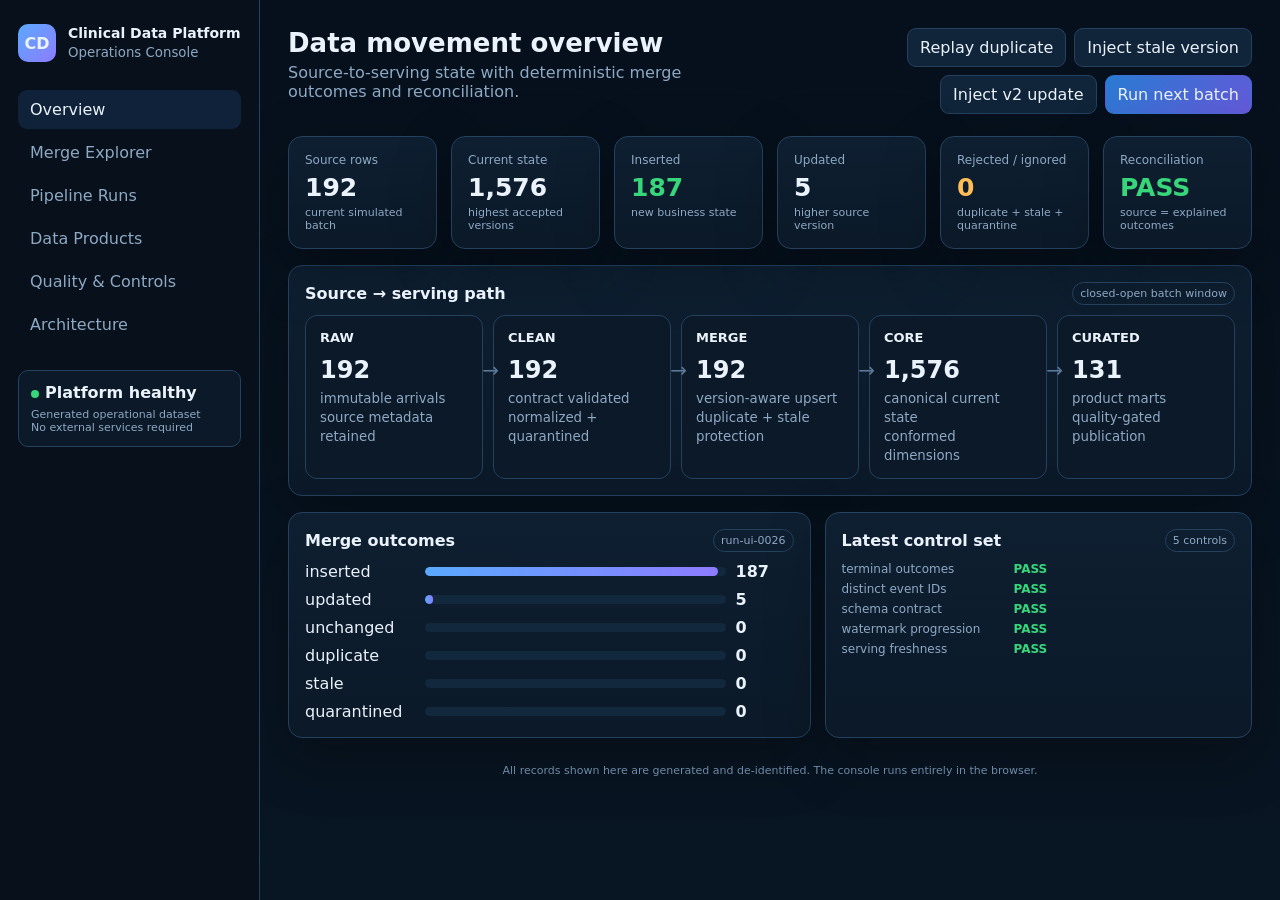
==== site/index.html @ 643dd393 "Add interactive data movement and merge operations console" ====
<!doctype html>
<html lang="en">
<head>
  <meta charset="utf-8" />
  <meta name="viewport" content="width=device-width, initial-scale=1" />
  <title>Clinical Data Platform — Operations Console</title>
  <style>
    :root {
      --bg:#07111f; --panel:#0d1b2a; --panel2:#10243a; --line:#24415e;
      --text:#eaf2fb; --muted:#8ea9c4; --good:#37d67a; --warn:#ffbe55;
      --bad:#ff6b6b; --accent:#5aa9ff; --accent2:#8d7cff; --shadow:0 18px 60px rgba(0,0,0,.28);
    }
    * { box-sizing:border-box; }
    body { margin:0; font-family:Inter,ui-sans-serif,system-ui,-apple-system,BlinkMacSystemFont,"Segoe UI",sans-serif; background:linear-gradient(180deg,#06101c 0%,#081522 100%); color:var(--text); }
    button,input,select { font:inherit; }
    a { color:inherit; }
    .shell { display:grid; grid-template-columns:260px minmax(0,1fr); min-height:100vh; }
    aside { background:#07101b; border-right:1px solid var(--line); padding:24px 18px; position:sticky; top:0; height:100vh; overflow:auto; }
    .brand { display:flex; gap:12px; align-items:center; margin-bottom:26px; }
    .mark { width:38px; height:38px; border-radius:10px; background:linear-gradient(135deg,var(--accent),var(--accent2)); display:grid; place-items:center; font-weight:800; }
    .brand h1 { font-size:14px; margin:0; line-height:1.2; }
    .brand small { color:var(--muted); }
    .nav button { width:100%; border:0; background:transparent; color:var(--muted); text-align:left; padding:10px 12px; border-radius:9px; cursor:pointer; margin:2px 0; }
    .nav button:hover,.nav button.active { background:#102239; color:var(--text); }
    .statusbox { margin-top:24px; padding:12px; border:1px solid var(--line); border-radius:10px; background:#0b1928; }
    .dot { display:inline-block; width:8px; height:8px; border-radius:50%; background:var(--good); margin-right:6px; }
    main { padding:28px; min-width:0; }
    .topbar { display:flex; align-items:flex-start; justify-content:space-between; gap:20px; margin-bottom:22px; }
    .topbar h2 { margin:0 0 5px; font-size:26px; }
    .topbar p { margin:0; color:var(--muted); max-width:800px; }
    .actions { display:flex; gap:8px; flex-wrap:wrap; justify-content:flex-end; }
    .btn { border:1px solid var(--line); background:#10243a; color:var(--text); border-radius:9px; padding:9px 12px; cursor:pointer; }
    .btn.primary { background:linear-gradient(135deg,#287bd2,#6558d8); border-color:transparent; }
    .btn:hover { filter:brightness(1.12); }
    .grid { display:grid; gap:14px; }
    .grid.cards { grid-template-columns:repeat(6,minmax(125px,1fr)); }
    .card { background:linear-gradient(180deg,#0e1f31,#0b1928); border:1px solid var(--line); border-radius:14px; padding:16px; box-shadow:var(--shadow); }
    .metric .label { color:var(--muted); font-size:12px; }
    .metric .value { font-size:25px; font-weight:750; margin-top:6px; }
    .metric .sub { color:var(--muted); font-size:11px; margin-top:4px; }
    .section { margin-top:16px; }
    .section-title { display:flex; justify-content:space-between; align-items:center; margin-bottom:10px; }
    .section-title h3 { margin:0; font-size:16px; }
    .badge { font-size:11px; border:1px solid var(--line); color:var(--muted); padding:4px 7px; border-radius:999px; }
    .pipeline { display:grid; grid-template-columns:repeat(5,1fr); gap:10px; }
    .stage { position:relative; padding:14px; background:#0b1928; border:1px solid var(--line); border-radius:12px; min-height:112px; }
    .stage:after { content:"→"; position:absolute; right:-17px; top:42px; color:#5a7897; font-size:20px; z-index:3; }
    .stage:last-child:after { display:none; }
    .stage strong { display:block; font-size:13px; }
    .stage .count { font-size:24px; font-weight:750; margin:11px 0 4px; }
    .stage small { color:var(--muted); }
    .two { grid-template-columns:1.1fr .9fr; }
    table { width:100%; border-collapse:collapse; font-size:12px; }
    th { color:var(--muted); text-align:left; font-weight:600; padding:9px 8px; border-bottom:1px solid var(--line); position:sticky; top:0; background:#0e1f31; }
    td { padding:9px 8px; border-bottom:1px solid #172d43; white-space:nowrap; }
    .tablewrap { max-height:440px; overflow:auto; }
    .pill { display:inline-block; border-radius:999px; padding:3px 7px; font-size:10px; font-weight:700; text-transform:uppercase; letter-spacing:.03em; }
    .inserted { color:#9bf1bd; background:rgba(55,214,122,.12); }
    .updated { color:#9dccff; background:rgba(90,169,255,.14); }
    .duplicate,.unchanged { color:#c1b8ff; background:rgba(141,124,255,.14); }
    .stale { color:#ffd28a; background:rgba(255,190,85,.13); }
    .quarantined { color:#ff9b9b; background:rgba(255,107,107,.13); }
    .bars { display:grid; gap:9px; }
    .barrow { display:grid; grid-template-columns:110px 1fr 58px; gap:10px; align-items:center; }
    .bartrack { height:9px; background:#12283c; border-radius:999px; overflow:hidden; }
    .barfill { height:100%; background:linear-gradient(90deg,var(--accent),var(--accent2)); border-radius:999px; }
    .muted { color:var(--muted); }
    .good { color:var(--good); }.warn { color:var(--warn); }.bad { color:var(--bad); }
    .hidden { display:none !important; }
    .panel-grid { display:grid; grid-template-columns:repeat(3,1fr); gap:12px; }
    .object { border:1px solid var(--line); border-radius:10px; padding:12px; background:#0a1725; }
    .object code { color:#b7d7ff; font-size:11px; }
    .object p { color:var(--muted); font-size:12px; line-height:1.45; }
    .kv { display:grid; grid-template-columns:160px 1fr; gap:6px 12px; font-size:12px; }
    .kv div:nth-child(odd) { color:var(--muted); }
    .notice { border-left:3px solid var(--accent); padding:10px 12px; background:#0b1a2a; color:#b9cee2; font-size:12px; line-height:1.5; border-radius:0 8px 8px 0; }
    .footer { color:#6f8aa6; font-size:11px; margin-top:26px; text-align:center; }
    @media (max-width:1100px){ .grid.cards{grid-template-columns:repeat(3,1fr)} .pipeline{grid-template-columns:1fr 1fr}.stage:after{display:none}.two{grid-template-columns:1fr}.panel-grid{grid-template-columns:1fr 1fr} }
    @media (max-width:760px){ .shell{grid-template-columns:1fr} aside{position:relative;height:auto}.nav{display:flex;overflow:auto}.nav button{min-width:max-content}.grid.cards{grid-template-columns:1fr 1fr}.pipeline{grid-template-columns:1fr}.panel-grid{grid-template-columns:1fr}.topbar{flex-direction:column}.actions{justify-content:flex-start} main{padding:16px} }
  </style>
</head>
<body>
<div class="shell">
  <aside>
    <div class="brand"><div class="mark">CD</div><div><h1>Clinical Data Platform</h1><small>Operations Console</small></div></div>
    <div class="nav">
      <button class="active" data-view="overview">Overview</button>
      <button data-view="merge">Merge Explorer</button>
      <button data-view="runs">Pipeline Runs</button>
      <button data-view="models">Data Products</button>
      <button data-view="quality">Quality & Controls</button>
      <button data-view="architecture">Architecture</button>
    </div>
    <div class="statusbox">
      <div><span class="dot"></span><strong>Platform healthy</strong></div>
      <div class="muted" style="font-size:11px;margin-top:6px">Generated operational dataset<br/>No external services required</div>
    </div>
  </aside>

  <main>
    <div class="topbar">
      <div><h2 id="viewTitle">Data movement overview</h2><p id="viewSubtitle">Source-to-serving state with deterministic merge outcomes and reconciliation.</p></div>
      <div class="actions">
        <button class="btn" id="duplicateBtn">Replay duplicate</button>
        <button class="btn" id="staleBtn">Inject stale version</button>
        <button class="btn" id="updateBtn">Inject v2 update</button>
        <button class="btn primary" id="batchBtn">Run next batch</button>
      </div>
    </div>

    <section id="overview" class="view">
      <div class="grid cards">
        <div class="card metric"><div class="label">Source rows</div><div class="value" id="sourceMetric">0</div><div class="sub">current simulated batch</div></div>
        <div class="card metric"><div class="label">Current state</div><div class="value" id="currentMetric">0</div><div class="sub">highest accepted versions</div></div>
        <div class="card metric"><div class="label">Inserted</div><div class="value good" id="insertMetric">0</div><div class="sub">new business state</div></div>
        <div class="card metric"><div class="label">Updated</div><div class="value" id="updateMetric">0</div><div class="sub">higher source version</div></div>
        <div class="card metric"><div class="label">Rejected / ignored</div><div class="value warn" id="ignoredMetric">0</div><div class="sub">duplicate + stale + quarantine</div></div>
        <div class="card metric"><div class="label">Reconciliation</div><div class="value good" id="balanceMetric">PASS</div><div class="sub">source = explained outcomes</div></div>
      </div>

      <div class="card section">
        <div class="section-title"><h3>Source → serving path</h3><span class="badge">closed-open batch window</span></div>
        <div class="pipeline">
          <div class="stage"><strong>RAW</strong><div class="count" id="rawCount">0</div><small>immutable arrivals<br/>source metadata retained</small></div>
          <div class="stage"><strong>CLEAN</strong><div class="count" id="cleanCount">0</div><small>contract validated<br/>normalized + quarantined</small></div>
          <div class="stage"><strong>MERGE</strong><div class="count" id="mergeCount">0</div><small>version-aware upsert<br/>duplicate + stale protection</small></div>
          <div class="stage"><strong>CORE</strong><div class="count" id="coreCount">0</div><small>canonical current state<br/>conformed dimensions</small></div>
          <div class="stage"><strong>CURATED</strong><div class="count" id="curatedCount">0</div><small>product marts<br/>quality-gated publication</small></div>
        </div>
      </div>

      <div class="grid two section">
        <div class="card">
          <div class="section-title"><h3>Merge outcomes</h3><span class="badge" id="lastRunBadge">run pending</span></div>
          <div class="bars" id="outcomeBars"></div>
        </div>
        <div class="card">
          <div class="section-title"><h3>Latest control set</h3><span class="badge">5 controls</span></div>
          <div class="kv" id="controlSummary"></div>
        </div>
      </div>
    </section>

    <section id="merge" class="view hidden">
      <div class="card">
        <div class="section-title"><h3>Merge evidence</h3><span class="badge">stable event ID + source version</span></div>
        <div class="notice">Each arrival resolves to exactly one terminal outcome. New keys insert, higher source versions update, exact redelivery is ignored as duplicate, older versions are stale, and contract failures route to quarantine.</div>
        <div class="tablewrap" style="margin-top:12px">
          <table><thead><tr><th>Event ID</th><th>Type</th><th>Version</th><th>Prior</th><th>Outcome</th><th>Business Key</th><th>Updated At</th></tr></thead><tbody id="mergeRows"></tbody></table>
        </div>
      </div>
    </section>

    <section id="runs" class="view hidden">
      <div class="card">
        <div class="section-title"><h3>Pipeline run ledger</h3><span class="badge">watermark commits after publish</span></div>
        <div class="tablewrap"><table><thead><tr><th>Run</th><th>Status</th><th>Source</th><th>Inserted</th><th>Updated</th><th>Duplicate</th><th>Stale</th><th>Quarantine</th><th>Duration</th><th>Balanced</th></tr></thead><tbody id="runRows"></tbody></table></div>
      </div>
    </section>

    <section id="models" class="view hidden">
      <div class="panel-grid" id="modelCards"></div>
    </section>

    <section id="quality" class="view hidden">
      <div class="grid two">
        <div class="card"><div class="section-title"><h3>Quality rules</h3><span class="badge">blocking + warning</span></div><div class="tablewrap"><table><thead><tr><th>Rule</th><th>Status</th><th>Observed</th><th>Threshold</th></tr></thead><tbody id="qualityRows"></tbody></table></div></div>
        <div class="card"><div class="section-title"><h3>Reconciliation</h3><span class="badge">source-to-target</span></div><div id="reconCards" class="bars"></div></div>
      </div>
    </section>

    <section id="architecture" class="view hidden">
      <div class="panel-grid">
        <div class="object"><strong>Python ingestion</strong><p>Bounded source windows, cursor-safe pagination, retries, stable hashes, raw persistence, validation, and audit metadata.</p><code>src/clinical_data_platform/</code></div>
        <div class="object"><strong>Snowflake</strong><p>RAW/STAGING/CORE/MART/OPS/GOVERNANCE schemas, Streams, Tasks, MERGE, audit and reconciliation views.</p><code>snowflake/production_reference/</code></div>
        <div class="object"><strong>dbt</strong><p>Incremental staging, canonical facts, dimensions, tests, sources, freshness, product marts, and late-arrival lookbacks.</p><code>dbt/</code></div>
        <div class="object"><strong>Airflow</strong><p>15-minute orchestration, extraction windows, quality gates, reconciliation, publication, and delayed watermark commit.</p><code>airflow/dags/</code></div>
        <div class="object"><strong>Data quality</strong><p>Declarative blocking/warning rules, freshness, uniqueness, accepted values, nulls, ranges, and sampled failures.</p><code>data_quality/</code></div>
        <div class="object"><strong>Observability</strong><p>Freshness, duration, error rate, volume baselines, reconciliation health, spans, counters, gauges, and run history.</p><code>observability/</code></div>
        <div class="object"><strong>Governance</strong><p>Ownership, classification, retention, naming, lineage, grain, SLOs, access policy, and data-product contracts.</p><code>governance/</code></div>
        <div class="object"><strong>Lake lifecycle</strong><p>Immutable RAW → normalized CLEAN → deterministic MERGE → business-serving CURATED data products.</p><code>lake/</code></div>
        <div class="object"><strong>Contracts</strong><p>Versioned schemas for product events and clinical-tool metadata with explicit compatibility expectations.</p><code>contracts/</code></div>
      </div>
    </section>

    <div class="footer">All records shown here are generated and de-identified. The console runs entirely in the browser.</div>
  </main>
</div>

<script>
const state = {
  runNumber: 18,
  current: new Map(),
  seenDeliveries: new Set(),
  audit: [],
  runs: [],
  lastOutcomes: {},
  sequence: 5000,
};

const eventTypes = ['tool_view','tool_start','tool_complete','search','content_view','favorite_add','integration_launch'];
const channels = ['web','ios','android','mobile_web','integration'];
const outcomesOrder = ['inserted','updated','unchanged','duplicate','stale','quarantined'];
const titles = {
  overview:['Data movement overview','Source-to-serving state with deterministic merge outcomes and reconciliation.'],
  merge:['Merge explorer','Inspect the version and idempotency decision for each arrival.'],
  runs:['Pipeline runs','Run-level audit metrics and source-to-target accounting.'],
  models:['Data products','Serving models published only after quality and reconciliation pass.'],
  quality:['Quality & controls','Freshness, contracts, volume, uniqueness, and reconciliation evidence.'],
  architecture:['Platform architecture','Code-owned ingestion, warehouse, transformation, orchestration, and governance layers.'],
};

function pad(n,w=4){ return String(n).padStart(w,'0'); }
function nowIso(){ return new Date().toISOString(); }
function fmt(n){ return Number(n||0).toLocaleString(); }
function pill(outcome){ return `<span class="pill ${outcome}">${outcome}</span>`; }
function sample(arr){ return arr[Math.floor(Math.random()*arr.length)]; }

function makeEvent(opts={}){
  state.sequence += 1;
  const type = opts.event_type || sample(eventTypes);
  const id = opts.event_id || `evt-ui-${pad(state.sequence,7)}`;
  const version = opts.source_version || 1;
  return {
    event_id:id,
    event_type:type,
    source_version:version,
    source_updated_at:opts.source_updated_at || nowIso(),
    ingested_at:nowIso(),
    business_key:id,
    session_id:`session-ui-${pad(Math.floor(state.sequence/4),6)}`,
    tool_id:`tool-${pad((state.sequence%60)+1)}`,
    channel:sample(channels),
    country_code:sample(['US','CA','GB','AU','DE','FR']),
    valid: opts.valid !== false,
  };
}

function seed(){
  const rows=[];
  for(let i=0;i<240;i++) rows.push(makeEvent());
  processBatch(rows,'bootstrap');
  for(let i=0;i<7;i++) runGenerated(false);
}

function resolve(row){
  if(!row.valid) return {outcome:'quarantined',prior:null};
  const deliveryKey=`${row.event_id}|${row.source_version}|${row.source_updated_at}`;
  if(state.seenDeliveries.has(deliveryKey)) return {outcome:'duplicate',prior:state.current.get(row.event_id)||null};
  const prior=state.current.get(row.event_id)||null;
  state.seenDeliveries.add(deliveryKey);
  if(!prior){ state.current.set(row.event_id,row); return {outcome:'inserted',prior:null}; }
  if(row.source_version < prior.source_version) return {outcome:'stale',prior};
  if(row.source_version === prior.source_version){
    if(row.source_updated_at < prior.source_updated_at) return {outcome:'stale',prior};
    if(row.source_updated_at === prior.source_updated_at) return {outcome:'unchanged',prior};
  }
  state.current.set(row.event_id,row); return {outcome:'updated',prior};
}

function processBatch(rows,label='scheduled'){
  const started=performance.now();
  const outcomes={inserted:0,updated:0,unchanged:0,duplicate:0,stale:0,quarantined:0};
  for(const row of rows){
    const decision=resolve(row); outcomes[decision.outcome]++;
    state.audit.unshift({
      ...row,
      prior_version:decision.prior ? decision.prior.source_version : null,
      outcome:decision.outcome,
      run_number:state.runNumber+1,
    });
  }
  state.audit=state.audit.slice(0,400);
  state.runNumber++;
  const duration=Math.round((performance.now()-started)*10 + 83 + Math.random()*90);
  const explained=Object.values(outcomes).reduce((a,b)=>a+b,0);
  const run={
    run_id:`run-ui-${pad(state.runNumber,4)}`,
    status:'SUCCESS',source_count:rows.length,...Object.fromEntries(Object.entries(outcomes).map(([k,v])=>[`${k}_count`,v])),
    duration_seconds:duration,balanced:explained===rows.length,label,completed_at:nowIso()
  };
  state.runs.unshift(run); state.runs=state.runs.slice(0,40); state.lastOutcomes=outcomes;
  render();
}

function runGenerated(renderNow=true){
  const rows=[]; for(let i=0;i<180+Math.floor(Math.random()*70);i++) rows.push(makeEvent());
  const currentValues=[...state.current.values()];
  for(let i=0;i<5 && currentValues.length;i++){
    const prior=sample(currentValues);
    rows.push(makeEvent({event_id:prior.event_id,event_type:prior.event_type,source_version:prior.source_version+1}));
  }
  processBatch(rows,'scheduled');
  if(!renderNow) return;
}

function replayDuplicate(){
  const prior=sample([...state.current.values()]); if(!prior) return;
  processBatch([{...prior,ingested_at:nowIso()}],'replay');
}
function injectStale(){
  const prior=sample([...state.current.values()]); if(!prior) return;
  const oldTime=new Date(Date.parse(prior.source_updated_at)-3600000).toISOString();
  processBatch([makeEvent({event_id:prior.event_id,event_type:prior.event_type,source_version:Math.max(1,prior.source_version-1),source_updated_at:oldTime})],'late-arrival');
}
function injectUpdate(){
  const prior=sample([...state.current.values()]); if(!prior) return;
  processBatch([makeEvent({event_id:prior.event_id,event_type:prior.event_type,source_version:prior.source_version+1})],'source-correction');
}

function render(){
  const last=state.runs[0]||{source_count:0,inserted_count:0,updated_count:0,duplicate_count:0,stale_count:0,unchanged_count:0,quarantined_count:0,balanced:true,run_id:'pending'};
  const ignored=last.duplicate_count+last.stale_count+last.quarantined_count;
  sourceMetric.textContent=fmt(last.source_count); currentMetric.textContent=fmt(state.current.size);
  insertMetric.textContent=fmt(last.inserted_count); updateMetric.textContent=fmt(last.updated_count); ignoredMetric.textContent=fmt(ignored);
  balanceMetric.textContent=last.balanced?'PASS':'FAIL'; balanceMetric.className=`value ${last.balanced?'good':'bad'}`;
  rawCount.textContent=fmt(last.source_count); cleanCount.textContent=fmt(last.source_count-last.quarantined_count);
  mergeCount.textContent=fmt(last.source_count-last.quarantined_count); coreCount.textContent=fmt(state.current.size); curatedCount.textContent=fmt(Math.max(1,Math.round(state.current.size/12)));
  lastRunBadge.textContent=last.run_id;
  renderBars(last); renderControls(last); renderMergeRows(); renderRuns(); renderModels(); renderQuality(last);
}

function renderBars(last){
  const total=Math.max(1,last.source_count); outcomeBars.innerHTML='';
  for(const key of outcomesOrder){
    const count=last[`${key}_count`]||0, pct=(count/total)*100;
    outcomeBars.insertAdjacentHTML('beforeend',`<div class="barrow"><span>${key}</span><div class="bartrack"><div class="barfill" style="width:${pct}%"></div></div><strong>${fmt(count)}</strong></div>`);
  }
}
function renderControls(last){
  const controls=[
    ['terminal outcomes',last.balanced?'PASS':'FAIL'],
    ['distinct event IDs','PASS'],['schema contract','PASS'],['watermark progression','PASS'],['serving freshness','PASS']
  ];
  controlSummary.innerHTML=controls.map(([k,v])=>`<div>${k}</div><div class="${v==='PASS'?'good':'bad'}"><strong>${v}</strong></div>`).join('');
}
function renderMergeRows(){
  mergeRows.innerHTML=state.audit.slice(0,160).map(row=>`<tr><td>${row.event_id}</td><td>${row.event_type}</td><td>${row.source_version}</td><td>${row.prior_version??'—'}</td><td>${pill(row.outcome)}</td><td>${row.business_key}</td><td>${row.source_updated_at.replace('T',' ').slice(0,19)}Z</td></tr>`).join('');
}
function renderRuns(){
  runRows.innerHTML=state.runs.map(r=>`<tr><td>${r.run_id}</td><td><span class="good">${r.status}</span></td><td>${fmt(r.source_count)}</td><td>${fmt(r.inserted_count)}</td><td>${fmt(r.updated_count)}</td><td>${fmt(r.duplicate_count)}</td><td>${fmt(r.stale_count)}</td><td>${fmt(r.quarantined_count)}</td><td>${r.duration_seconds}s</td><td class="${r.balanced?'good':'bad'}">${r.balanced?'PASS':'FAIL'}</td></tr>`).join('');
}
function renderModels(){
  const models=[
    ['tool_engagement_daily','Product','60 min','event_date + tool + channel + country'],
    ['product_usage_daily','Product','60 min','event_date + channel + country'],
    ['specialty_engagement_daily','Content','60 min','event_date + specialty + channel'],
    ['content_engagement_daily','Content','120 min','event_date + content + channel'],
    ['integration_activity_daily','Engineering','60 min','event_date + integration'],
    ['pipeline_reliability_daily','Data Platform','30 min','event_date + pipeline'],
  ];
  modelCards.innerHTML=models.map(([name,owner,slo,grain])=>`<div class="object"><strong>${name}</strong><p>${grain}</p><div class="kv"><div>Owner</div><div>${owner}</div><div>Freshness</div><div class="good">${slo}</div><div>Status</div><div class="good">current</div></div></div>`).join('');
}
function renderQuality(last){
  const rules=[['event_id_not_null','PASS','0 failed','0'],['event_type_accepted','PASS','0 failed','0'],['source_version_positive','PASS','0 failed','0'],['quarantine_ratio',last.quarantined_count/Math.max(1,last.source_count)>.02?'FAIL':'PASS',((last.quarantined_count/Math.max(1,last.source_count))*100).toFixed(2)+'%','2.00%'],['source_to_core_balance',last.balanced?'PASS':'FAIL',last.balanced?'0 diff':'non-zero','0']];
  qualityRows.innerHTML=rules.map(([name,status,observed,threshold])=>`<tr><td>${name}</td><td class="${status==='PASS'?'good':'bad'}">${status}</td><td>${observed}</td><td>${threshold}</td></tr>`).join('');
  const recon=[['source rows',last.source_count,last.source_count],['accepted',last.source_count-last.quarantined_count,last.source_count-last.quarantined_count],['terminal explained',Object.values(state.lastOutcomes).reduce((a,b)=>a+b,0),last.source_count],['watermark commit',1,1],['curated publication',1,1]];
  reconCards.innerHTML=recon.map(([name,value,target])=>{const pass=value===target;return `<div class="barrow"><span>${name}</span><div class="bartrack"><div class="barfill" style="width:${pass?100:55}%"></div></div><strong class="${pass?'good':'bad'}">${pass?'PASS':'FAIL'}</strong></div>`}).join('');
}

for(const button of document.querySelectorAll('.nav button')){
  button.addEventListener('click',()=>{
    document.querySelectorAll('.nav button').forEach(b=>b.classList.remove('active')); button.classList.add('active');
    document.querySelectorAll('.view').forEach(v=>v.classList.add('hidden')); document.getElementById(button.dataset.view).classList.remove('hidden');
    const [title,subtitle]=titles[button.dataset.view]; viewTitle.textContent=title; viewSubtitle.textContent=subtitle;
  });
}
batchBtn.addEventListener('click',()=>runGenerated()); duplicateBtn.addEventListener('click',replayDuplicate); staleBtn.addEventListener('click',injectStale); updateBtn.addEventListener('click',injectUpdate);
seed(); render();
</script>
</body>
</html>
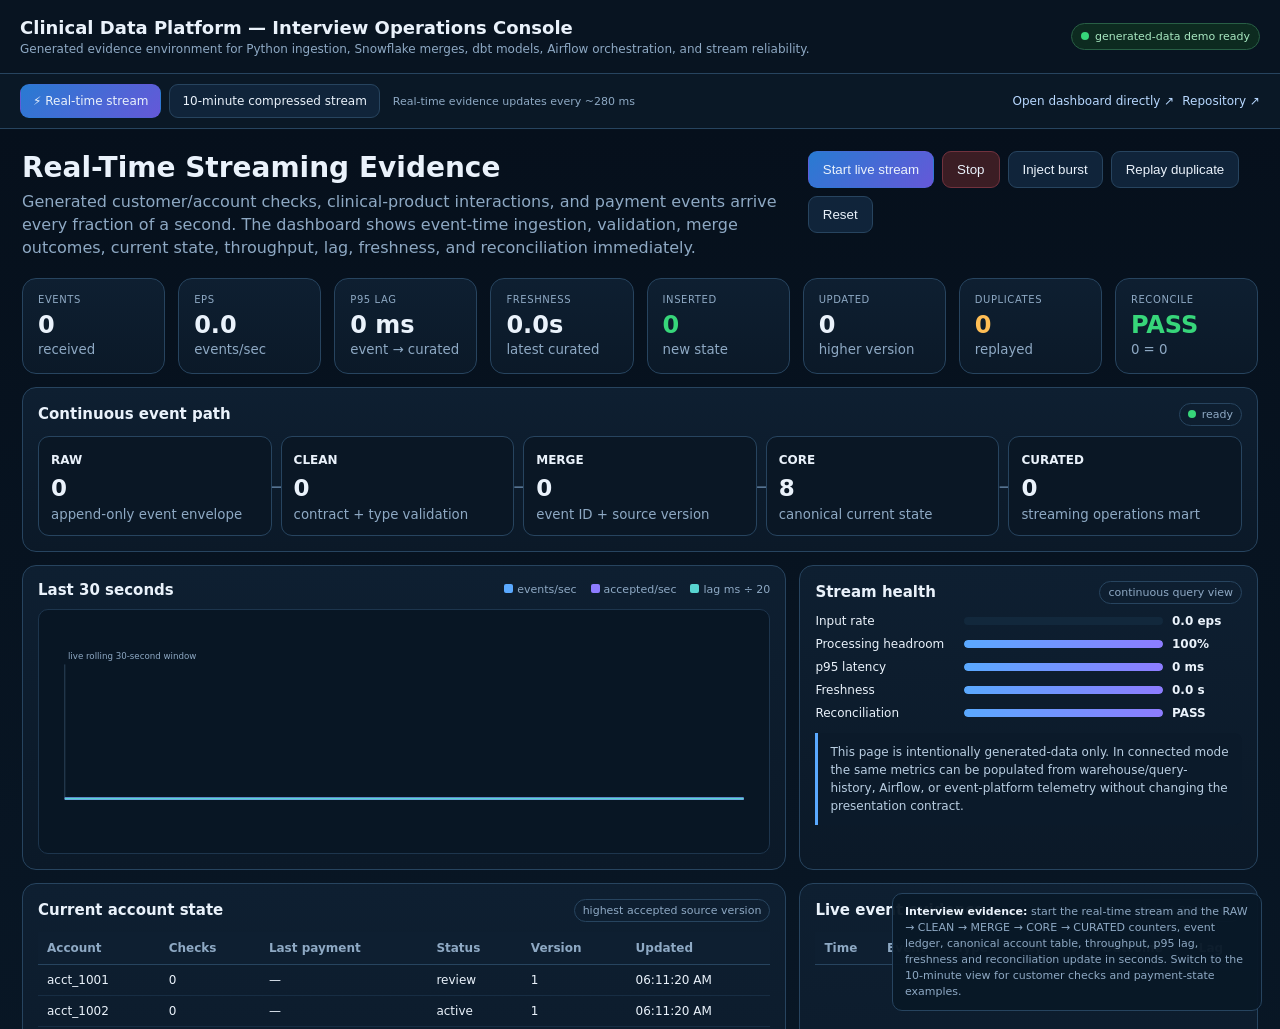
==== commit aebf4834: "Make operations console launch real-time and 10-minute stream demos" ====
--- a/site/index.html
+++ b/site/index.html
@@ -1,372 +1,50 @@
 <!doctype html>
 <html lang="en">
 <head>
-  <meta charset="utf-8" />
-  <meta name="viewport" content="width=device-width, initial-scale=1" />
-  <title>Clinical Data Platform — Operations Console</title>
-  <style>
-    :root {
-      --bg:#07111f; --panel:#0d1b2a; --panel2:#10243a; --line:#24415e;
-      --text:#eaf2fb; --muted:#8ea9c4; --good:#37d67a; --warn:#ffbe55;
-      --bad:#ff6b6b; --accent:#5aa9ff; --accent2:#8d7cff; --shadow:0 18px 60px rgba(0,0,0,.28);
-    }
-    * { box-sizing:border-box; }
-    body { margin:0; font-family:Inter,ui-sans-serif,system-ui,-apple-system,BlinkMacSystemFont,"Segoe UI",sans-serif; background:linear-gradient(180deg,#06101c 0%,#081522 100%); color:var(--text); }
-    button,input,select { font:inherit; }
-    a { color:inherit; }
-    .shell { display:grid; grid-template-columns:260px minmax(0,1fr); min-height:100vh; }
-    aside { background:#07101b; border-right:1px solid var(--line); padding:24px 18px; position:sticky; top:0; height:100vh; overflow:auto; }
-    .brand { display:flex; gap:12px; align-items:center; margin-bottom:26px; }
-    .mark { width:38px; height:38px; border-radius:10px; background:linear-gradient(135deg,var(--accent),var(--accent2)); display:grid; place-items:center; font-weight:800; }
-    .brand h1 { font-size:14px; margin:0; line-height:1.2; }
-    .brand small { color:var(--muted); }
-    .nav button { width:100%; border:0; background:transparent; color:var(--muted); text-align:left; padding:10px 12px; border-radius:9px; cursor:pointer; margin:2px 0; }
-    .nav button:hover,.nav button.active { background:#102239; color:var(--text); }
-    .statusbox { margin-top:24px; padding:12px; border:1px solid var(--line); border-radius:10px; background:#0b1928; }
-    .dot { display:inline-block; width:8px; height:8px; border-radius:50%; background:var(--good); margin-right:6px; }
-    main { padding:28px; min-width:0; }
-    .topbar { display:flex; align-items:flex-start; justify-content:space-between; gap:20px; margin-bottom:22px; }
-    .topbar h2 { margin:0 0 5px; font-size:26px; }
-    .topbar p { margin:0; color:var(--muted); max-width:800px; }
-    .actions { display:flex; gap:8px; flex-wrap:wrap; justify-content:flex-end; }
-    .btn { border:1px solid var(--line); background:#10243a; color:var(--text); border-radius:9px; padding:9px 12px; cursor:pointer; }
-    .btn.primary { background:linear-gradient(135deg,#287bd2,#6558d8); border-color:transparent; }
-    .btn:hover { filter:brightness(1.12); }
-    .grid { display:grid; gap:14px; }
-    .grid.cards { grid-template-columns:repeat(6,minmax(125px,1fr)); }
-    .card { background:linear-gradient(180deg,#0e1f31,#0b1928); border:1px solid var(--line); border-radius:14px; padding:16px; box-shadow:var(--shadow); }
-    .metric .label { color:var(--muted); font-size:12px; }
-    .metric .value { font-size:25px; font-weight:750; margin-top:6px; }
-    .metric .sub { color:var(--muted); font-size:11px; margin-top:4px; }
-    .section { margin-top:16px; }
-    .section-title { display:flex; justify-content:space-between; align-items:center; margin-bottom:10px; }
-    .section-title h3 { margin:0; font-size:16px; }
-    .badge { font-size:11px; border:1px solid var(--line); color:var(--muted); padding:4px 7px; border-radius:999px; }
-    .pipeline { display:grid; grid-template-columns:repeat(5,1fr); gap:10px; }
-    .stage { position:relative; padding:14px; background:#0b1928; border:1px solid var(--line); border-radius:12px; min-height:112px; }
-    .stage:after { content:"→"; position:absolute; right:-17px; top:42px; color:#5a7897; font-size:20px; z-index:3; }
-    .stage:last-child:after { display:none; }
-    .stage strong { display:block; font-size:13px; }
-    .stage .count { font-size:24px; font-weight:750; margin:11px 0 4px; }
-    .stage small { color:var(--muted); }
-    .two { grid-template-columns:1.1fr .9fr; }
-    table { width:100%; border-collapse:collapse; font-size:12px; }
-    th { color:var(--muted); text-align:left; font-weight:600; padding:9px 8px; border-bottom:1px solid var(--line); position:sticky; top:0; background:#0e1f31; }
-    td { padding:9px 8px; border-bottom:1px solid #172d43; white-space:nowrap; }
-    .tablewrap { max-height:440px; overflow:auto; }
-    .pill { display:inline-block; border-radius:999px; padding:3px 7px; font-size:10px; font-weight:700; text-transform:uppercase; letter-spacing:.03em; }
-    .inserted { color:#9bf1bd; background:rgba(55,214,122,.12); }
-    .updated { color:#9dccff; background:rgba(90,169,255,.14); }
-    .duplicate,.unchanged { color:#c1b8ff; background:rgba(141,124,255,.14); }
-    .stale { color:#ffd28a; background:rgba(255,190,85,.13); }
-    .quarantined { color:#ff9b9b; background:rgba(255,107,107,.13); }
-    .bars { display:grid; gap:9px; }
-    .barrow { display:grid; grid-template-columns:110px 1fr 58px; gap:10px; align-items:center; }
-    .bartrack { height:9px; background:#12283c; border-radius:999px; overflow:hidden; }
-    .barfill { height:100%; background:linear-gradient(90deg,var(--accent),var(--accent2)); border-radius:999px; }
-    .muted { color:var(--muted); }
-    .good { color:var(--good); }.warn { color:var(--warn); }.bad { color:var(--bad); }
-    .hidden { display:none !important; }
-    .panel-grid { display:grid; grid-template-columns:repeat(3,1fr); gap:12px; }
-    .object { border:1px solid var(--line); border-radius:10px; padding:12px; background:#0a1725; }
-    .object code { color:#b7d7ff; font-size:11px; }
-    .object p { color:var(--muted); font-size:12px; line-height:1.45; }
-    .kv { display:grid; grid-template-columns:160px 1fr; gap:6px 12px; font-size:12px; }
-    .kv div:nth-child(odd) { color:var(--muted); }
-    .notice { border-left:3px solid var(--accent); padding:10px 12px; background:#0b1a2a; color:#b9cee2; font-size:12px; line-height:1.5; border-radius:0 8px 8px 0; }
-    .footer { color:#6f8aa6; font-size:11px; margin-top:26px; text-align:center; }
-    @media (max-width:1100px){ .grid.cards{grid-template-columns:repeat(3,1fr)} .pipeline{grid-template-columns:1fr 1fr}.stage:after{display:none}.two{grid-template-columns:1fr}.panel-grid{grid-template-columns:1fr 1fr} }
-    @media (max-width:760px){ .shell{grid-template-columns:1fr} aside{position:relative;height:auto}.nav{display:flex;overflow:auto}.nav button{min-width:max-content}.grid.cards{grid-template-columns:1fr 1fr}.pipeline{grid-template-columns:1fr}.panel-grid{grid-template-columns:1fr}.topbar{flex-direction:column}.actions{justify-content:flex-start} main{padding:16px} }
-  </style>
+<meta charset="utf-8" />
+<meta name="viewport" content="width=device-width,initial-scale=1" />
+<title>Clinical Data Platform | Interview Operations Console</title>
+<style>
+:root{--bg:#07111f;--panel:#0d1b2a;--line:#27445f;--text:#eaf2fb;--muted:#8ea9c4;--good:#37d67a;--accent:#5aa9ff;--purple:#8d7cff}*{box-sizing:border-box}body{margin:0;background:#07111f;color:var(--text);font-family:Inter,ui-sans-serif,system-ui,-apple-system,BlinkMacSystemFont,"Segoe UI",sans-serif}.shell{min-height:100vh;display:grid;grid-template-rows:auto auto 1fr}.header{padding:17px 20px;border-bottom:1px solid var(--line);background:#081421;display:flex;justify-content:space-between;gap:16px;align-items:center}.brand h1{font-size:18px;margin:0}.brand p{margin:4px 0 0;color:var(--muted);font-size:12px}.live{font-size:11px;color:#a9e9c2;border:1px solid #285f45;border-radius:999px;padding:6px 9px;background:#0d2b20}.dot{display:inline-block;width:8px;height:8px;border-radius:50%;background:var(--good);margin-right:6px}.toolbar{padding:10px 20px;border-bottom:1px solid var(--line);background:#0a1826;display:flex;gap:8px;flex-wrap:wrap;align-items:center}.btn{border:1px solid var(--line);background:#10243a;color:var(--text);border-radius:9px;padding:9px 12px;cursor:pointer;font:inherit;font-size:12px}.btn.active{background:linear-gradient(135deg,#287bd2,#6558d8);border-color:transparent}.btn:hover{filter:brightness(1.12)}.spacer{flex:1}.link{color:#b8d8ff;text-decoration:none;font-size:12px}.viewer{position:relative;min-height:900px;background:#07111f}.viewer iframe{display:block;border:0;width:100%;height:calc(100vh - 118px);min-height:900px;background:#07111f}.loading{position:absolute;inset:0;display:grid;place-items:center;background:#07111f;color:var(--muted);z-index:2}.loading.hidden{display:none}.mode{font-size:11px;color:var(--muted);padding:0 5px}.note{position:absolute;right:18px;bottom:18px;max-width:370px;background:rgba(9,24,39,.96);border:1px solid var(--line);border-radius:10px;padding:10px 12px;color:var(--muted);font-size:11px;line-height:1.45;z-index:3}.note b{color:var(--text)}@media(max-width:700px){.header{align-items:flex-start;flex-direction:column}.toolbar{padding:9px 12px}.viewer iframe{height:1000px}.spacer{display:none}.note{position:static;margin:10px}}
+</style>
 </head>
 <body>
 <div class="shell">
-  <aside>
-    <div class="brand"><div class="mark">CD</div><div><h1>Clinical Data Platform</h1><small>Operations Console</small></div></div>
-    <div class="nav">
-      <button class="active" data-view="overview">Overview</button>
-      <button data-view="merge">Merge Explorer</button>
-      <button data-view="runs">Pipeline Runs</button>
-      <button data-view="models">Data Products</button>
-      <button data-view="quality">Quality & Controls</button>
-      <button data-view="architecture">Architecture</button>
-    </div>
-    <div class="statusbox">
-      <div><span class="dot"></span><strong>Platform healthy</strong></div>
-      <div class="muted" style="font-size:11px;margin-top:6px">Generated operational dataset<br/>No external services required</div>
-    </div>
-  </aside>
-
-  <main>
-    <div class="topbar">
-      <div><h2 id="viewTitle">Data movement overview</h2><p id="viewSubtitle">Source-to-serving state with deterministic merge outcomes and reconciliation.</p></div>
-      <div class="actions">
-        <button class="btn" id="duplicateBtn">Replay duplicate</button>
-        <button class="btn" id="staleBtn">Inject stale version</button>
-        <button class="btn" id="updateBtn">Inject v2 update</button>
-        <button class="btn primary" id="batchBtn">Run next batch</button>
-      </div>
-    </div>
-
-    <section id="overview" class="view">
-      <div class="grid cards">
-        <div class="card metric"><div class="label">Source rows</div><div class="value" id="sourceMetric">0</div><div class="sub">current simulated batch</div></div>
-        <div class="card metric"><div class="label">Current state</div><div class="value" id="currentMetric">0</div><div class="sub">highest accepted versions</div></div>
-        <div class="card metric"><div class="label">Inserted</div><div class="value good" id="insertMetric">0</div><div class="sub">new business state</div></div>
-        <div class="card metric"><div class="label">Updated</div><div class="value" id="updateMetric">0</div><div class="sub">higher source version</div></div>
-        <div class="card metric"><div class="label">Rejected / ignored</div><div class="value warn" id="ignoredMetric">0</div><div class="sub">duplicate + stale + quarantine</div></div>
-        <div class="card metric"><div class="label">Reconciliation</div><div class="value good" id="balanceMetric">PASS</div><div class="sub">source = explained outcomes</div></div>
-      </div>
-
-      <div class="card section">
-        <div class="section-title"><h3>Source → serving path</h3><span class="badge">closed-open batch window</span></div>
-        <div class="pipeline">
-          <div class="stage"><strong>RAW</strong><div class="count" id="rawCount">0</div><small>immutable arrivals<br/>source metadata retained</small></div>
-          <div class="stage"><strong>CLEAN</strong><div class="count" id="cleanCount">0</div><small>contract validated<br/>normalized + quarantined</small></div>
-          <div class="stage"><strong>MERGE</strong><div class="count" id="mergeCount">0</div><small>version-aware upsert<br/>duplicate + stale protection</small></div>
-          <div class="stage"><strong>CORE</strong><div class="count" id="coreCount">0</div><small>canonical current state<br/>conformed dimensions</small></div>
-          <div class="stage"><strong>CURATED</strong><div class="count" id="curatedCount">0</div><small>product marts<br/>quality-gated publication</small></div>
-        </div>
-      </div>
-
-      <div class="grid two section">
-        <div class="card">
-          <div class="section-title"><h3>Merge outcomes</h3><span class="badge" id="lastRunBadge">run pending</span></div>
-          <div class="bars" id="outcomeBars"></div>
-        </div>
-        <div class="card">
-          <div class="section-title"><h3>Latest control set</h3><span class="badge">5 controls</span></div>
-          <div class="kv" id="controlSummary"></div>
-        </div>
-      </div>
-    </section>
-
-    <section id="merge" class="view hidden">
-      <div class="card">
-        <div class="section-title"><h3>Merge evidence</h3><span class="badge">stable event ID + source version</span></div>
-        <div class="notice">Each arrival resolves to exactly one terminal outcome. New keys insert, higher source versions update, exact redelivery is ignored as duplicate, older versions are stale, and contract failures route to quarantine.</div>
-        <div class="tablewrap" style="margin-top:12px">
-          <table><thead><tr><th>Event ID</th><th>Type</th><th>Version</th><th>Prior</th><th>Outcome</th><th>Business Key</th><th>Updated At</th></tr></thead><tbody id="mergeRows"></tbody></table>
-        </div>
-      </div>
-    </section>
-
-    <section id="runs" class="view hidden">
-      <div class="card">
-        <div class="section-title"><h3>Pipeline run ledger</h3><span class="badge">watermark commits after publish</span></div>
-        <div class="tablewrap"><table><thead><tr><th>Run</th><th>Status</th><th>Source</th><th>Inserted</th><th>Updated</th><th>Duplicate</th><th>Stale</th><th>Quarantine</th><th>Duration</th><th>Balanced</th></tr></thead><tbody id="runRows"></tbody></table></div>
-      </div>
-    </section>
-
-    <section id="models" class="view hidden">
-      <div class="panel-grid" id="modelCards"></div>
-    </section>
-
-    <section id="quality" class="view hidden">
-      <div class="grid two">
-        <div class="card"><div class="section-title"><h3>Quality rules</h3><span class="badge">blocking + warning</span></div><div class="tablewrap"><table><thead><tr><th>Rule</th><th>Status</th><th>Observed</th><th>Threshold</th></tr></thead><tbody id="qualityRows"></tbody></table></div></div>
-        <div class="card"><div class="section-title"><h3>Reconciliation</h3><span class="badge">source-to-target</span></div><div id="reconCards" class="bars"></div></div>
-      </div>
-    </section>
-
-    <section id="architecture" class="view hidden">
-      <div class="panel-grid">
-        <div class="object"><strong>Python ingestion</strong><p>Bounded source windows, cursor-safe pagination, retries, stable hashes, raw persistence, validation, and audit metadata.</p><code>src/clinical_data_platform/</code></div>
-        <div class="object"><strong>Snowflake</strong><p>RAW/STAGING/CORE/MART/OPS/GOVERNANCE schemas, Streams, Tasks, MERGE, audit and reconciliation views.</p><code>snowflake/production_reference/</code></div>
-        <div class="object"><strong>dbt</strong><p>Incremental staging, canonical facts, dimensions, tests, sources, freshness, product marts, and late-arrival lookbacks.</p><code>dbt/</code></div>
-        <div class="object"><strong>Airflow</strong><p>15-minute orchestration, extraction windows, quality gates, reconciliation, publication, and delayed watermark commit.</p><code>airflow/dags/</code></div>
-        <div class="object"><strong>Data quality</strong><p>Declarative blocking/warning rules, freshness, uniqueness, accepted values, nulls, ranges, and sampled failures.</p><code>data_quality/</code></div>
-        <div class="object"><strong>Observability</strong><p>Freshness, duration, error rate, volume baselines, reconciliation health, spans, counters, gauges, and run history.</p><code>observability/</code></div>
-        <div class="object"><strong>Governance</strong><p>Ownership, classification, retention, naming, lineage, grain, SLOs, access policy, and data-product contracts.</p><code>governance/</code></div>
-        <div class="object"><strong>Lake lifecycle</strong><p>Immutable RAW → normalized CLEAN → deterministic MERGE → business-serving CURATED data products.</p><code>lake/</code></div>
-        <div class="object"><strong>Contracts</strong><p>Versioned schemas for product events and clinical-tool metadata with explicit compatibility expectations.</p><code>contracts/</code></div>
-      </div>
-    </section>
-
-    <div class="footer">All records shown here are generated and de-identified. The console runs entirely in the browser.</div>
+  <header class="header">
+    <div class="brand"><h1>Clinical Data Platform — Interview Operations Console</h1><p>Generated evidence environment for Python ingestion, Snowflake merges, dbt models, Airflow orchestration, and stream reliability.</p></div>
+    <div class="live"><span class="dot"></span>generated-data demo ready</div>
+  </header>
+  <nav class="toolbar" aria-label="dashboard mode">
+    <button class="btn active" id="realBtn" type="button">⚡ Real-time stream</button>
+    <button class="btn" id="tenBtn" type="button">10-minute compressed stream</button>
+    <span class="mode" id="modeLabel">Real-time evidence updates every ~280 ms</span>
+    <span class="spacer"></span>
+    <a class="link" id="openLink" href="realtime_stream.html" target="_blank" rel="noopener">Open dashboard directly ↗</a>
+    <a class="link" href="https://github.com/mrdata355/clinical-decision-support-data-platform" target="_blank" rel="noopener">Repository ↗</a>
+  </nav>
+  <main class="viewer">
+    <div class="loading" id="loading">Loading real-time evidence dashboard…</div>
+    <iframe id="demoFrame" title="clinical data platform streaming evidence" src="realtime_stream.html"></iframe>
+    <div class="note"><b>Interview evidence:</b> start the real-time stream and the RAW → CLEAN → MERGE → CORE → CURATED counters, event ledger, canonical account table, throughput, p95 lag, freshness and reconciliation update in seconds. Switch to the 10-minute view for customer checks and payment-state examples.</div>
   </main>
 </div>
-
 <script>
-const state = {
-  runNumber: 18,
-  current: new Map(),
-  seenDeliveries: new Set(),
-  audit: [],
-  runs: [],
-  lastOutcomes: {},
-  sequence: 5000,
-};
-
-const eventTypes = ['tool_view','tool_start','tool_complete','search','content_view','favorite_add','integration_launch'];
-const channels = ['web','ios','android','mobile_web','integration'];
-const outcomesOrder = ['inserted','updated','unchanged','duplicate','stale','quarantined'];
-const titles = {
-  overview:['Data movement overview','Source-to-serving state with deterministic merge outcomes and reconciliation.'],
-  merge:['Merge explorer','Inspect the version and idempotency decision for each arrival.'],
-  runs:['Pipeline runs','Run-level audit metrics and source-to-target accounting.'],
-  models:['Data products','Serving models published only after quality and reconciliation pass.'],
-  quality:['Quality & controls','Freshness, contracts, volume, uniqueness, and reconciliation evidence.'],
-  architecture:['Platform architecture','Code-owned ingestion, warehouse, transformation, orchestration, and governance layers.'],
-};
-
-function pad(n,w=4){ return String(n).padStart(w,'0'); }
-function nowIso(){ return new Date().toISOString(); }
-function fmt(n){ return Number(n||0).toLocaleString(); }
-function pill(outcome){ return `<span class="pill ${outcome}">${outcome}</span>`; }
-function sample(arr){ return arr[Math.floor(Math.random()*arr.length)]; }
-
-function makeEvent(opts={}){
-  state.sequence += 1;
-  const type = opts.event_type || sample(eventTypes);
-  const id = opts.event_id || `evt-ui-${pad(state.sequence,7)}`;
-  const version = opts.source_version || 1;
-  return {
-    event_id:id,
-    event_type:type,
-    source_version:version,
-    source_updated_at:opts.source_updated_at || nowIso(),
-    ingested_at:nowIso(),
-    business_key:id,
-    session_id:`session-ui-${pad(Math.floor(state.sequence/4),6)}`,
-    tool_id:`tool-${pad((state.sequence%60)+1)}`,
-    channel:sample(channels),
-    country_code:sample(['US','CA','GB','AU','DE','FR']),
-    valid: opts.valid !== false,
-  };
+const frame=document.getElementById('demoFrame');
+const loading=document.getElementById('loading');
+const realBtn=document.getElementById('realBtn');
+const tenBtn=document.getElementById('tenBtn');
+const label=document.getElementById('modeLabel');
+const openLink=document.getElementById('openLink');
+function select(mode){
+  const real=mode==='real';
+  realBtn.classList.toggle('active',real);tenBtn.classList.toggle('active',!real);
+  const src=real?'realtime_stream.html':'customer_payment_stream.html';
+  label.textContent=real?'Real-time evidence updates every ~280 ms':'Ten logical one-minute windows compressed into seconds';
+  openLink.href=src;loading.classList.remove('hidden');loading.textContent=real?'Loading real-time evidence dashboard…':'Loading 10-minute stream dashboard…';frame.src=src;
 }
-
-function seed(){
-  const rows=[];
-  for(let i=0;i<240;i++) rows.push(makeEvent());
-  processBatch(rows,'bootstrap');
-  for(let i=0;i<7;i++) runGenerated(false);
-}
-
-function resolve(row){
-  if(!row.valid) return {outcome:'quarantined',prior:null};
-  const deliveryKey=`${row.event_id}|${row.source_version}|${row.source_updated_at}`;
-  if(state.seenDeliveries.has(deliveryKey)) return {outcome:'duplicate',prior:state.current.get(row.event_id)||null};
-  const prior=state.current.get(row.event_id)||null;
-  state.seenDeliveries.add(deliveryKey);
-  if(!prior){ state.current.set(row.event_id,row); return {outcome:'inserted',prior:null}; }
-  if(row.source_version < prior.source_version) return {outcome:'stale',prior};
-  if(row.source_version === prior.source_version){
-    if(row.source_updated_at < prior.source_updated_at) return {outcome:'stale',prior};
-    if(row.source_updated_at === prior.source_updated_at) return {outcome:'unchanged',prior};
-  }
-  state.current.set(row.event_id,row); return {outcome:'updated',prior};
-}
-
-function processBatch(rows,label='scheduled'){
-  const started=performance.now();
-  const outcomes={inserted:0,updated:0,unchanged:0,duplicate:0,stale:0,quarantined:0};
-  for(const row of rows){
-    const decision=resolve(row); outcomes[decision.outcome]++;
-    state.audit.unshift({
-      ...row,
-      prior_version:decision.prior ? decision.prior.source_version : null,
-      outcome:decision.outcome,
-      run_number:state.runNumber+1,
-    });
-  }
-  state.audit=state.audit.slice(0,400);
-  state.runNumber++;
-  const duration=Math.round((performance.now()-started)*10 + 83 + Math.random()*90);
-  const explained=Object.values(outcomes).reduce((a,b)=>a+b,0);
-  const run={
-    run_id:`run-ui-${pad(state.runNumber,4)}`,
-    status:'SUCCESS',source_count:rows.length,...Object.fromEntries(Object.entries(outcomes).map(([k,v])=>[`${k}_count`,v])),
-    duration_seconds:duration,balanced:explained===rows.length,label,completed_at:nowIso()
-  };
-  state.runs.unshift(run); state.runs=state.runs.slice(0,40); state.lastOutcomes=outcomes;
-  render();
-}
-
-function runGenerated(renderNow=true){
-  const rows=[]; for(let i=0;i<180+Math.floor(Math.random()*70);i++) rows.push(makeEvent());
-  const currentValues=[...state.current.values()];
-  for(let i=0;i<5 && currentValues.length;i++){
-    const prior=sample(currentValues);
-    rows.push(makeEvent({event_id:prior.event_id,event_type:prior.event_type,source_version:prior.source_version+1}));
-  }
-  processBatch(rows,'scheduled');
-  if(!renderNow) return;
-}
-
-function replayDuplicate(){
-  const prior=sample([...state.current.values()]); if(!prior) return;
-  processBatch([{...prior,ingested_at:nowIso()}],'replay');
-}
-function injectStale(){
-  const prior=sample([...state.current.values()]); if(!prior) return;
-  const oldTime=new Date(Date.parse(prior.source_updated_at)-3600000).toISOString();
-  processBatch([makeEvent({event_id:prior.event_id,event_type:prior.event_type,source_version:Math.max(1,prior.source_version-1),source_updated_at:oldTime})],'late-arrival');
-}
-function injectUpdate(){
-  const prior=sample([...state.current.values()]); if(!prior) return;
-  processBatch([makeEvent({event_id:prior.event_id,event_type:prior.event_type,source_version:prior.source_version+1})],'source-correction');
-}
-
-function render(){
-  const last=state.runs[0]||{source_count:0,inserted_count:0,updated_count:0,duplicate_count:0,stale_count:0,unchanged_count:0,quarantined_count:0,balanced:true,run_id:'pending'};
-  const ignored=last.duplicate_count+last.stale_count+last.quarantined_count;
-  sourceMetric.textContent=fmt(last.source_count); currentMetric.textContent=fmt(state.current.size);
-  insertMetric.textContent=fmt(last.inserted_count); updateMetric.textContent=fmt(last.updated_count); ignoredMetric.textContent=fmt(ignored);
-  balanceMetric.textContent=last.balanced?'PASS':'FAIL'; balanceMetric.className=`value ${last.balanced?'good':'bad'}`;
-  rawCount.textContent=fmt(last.source_count); cleanCount.textContent=fmt(last.source_count-last.quarantined_count);
-  mergeCount.textContent=fmt(last.source_count-last.quarantined_count); coreCount.textContent=fmt(state.current.size); curatedCount.textContent=fmt(Math.max(1,Math.round(state.current.size/12)));
-  lastRunBadge.textContent=last.run_id;
-  renderBars(last); renderControls(last); renderMergeRows(); renderRuns(); renderModels(); renderQuality(last);
-}
-
-function renderBars(last){
-  const total=Math.max(1,last.source_count); outcomeBars.innerHTML='';
-  for(const key of outcomesOrder){
-    const count=last[`${key}_count`]||0, pct=(count/total)*100;
-    outcomeBars.insertAdjacentHTML('beforeend',`<div class="barrow"><span>${key}</span><div class="bartrack"><div class="barfill" style="width:${pct}%"></div></div><strong>${fmt(count)}</strong></div>`);
-  }
-}
-function renderControls(last){
-  const controls=[
-    ['terminal outcomes',last.balanced?'PASS':'FAIL'],
-    ['distinct event IDs','PASS'],['schema contract','PASS'],['watermark progression','PASS'],['serving freshness','PASS']
-  ];
-  controlSummary.innerHTML=controls.map(([k,v])=>`<div>${k}</div><div class="${v==='PASS'?'good':'bad'}"><strong>${v}</strong></div>`).join('');
-}
-function renderMergeRows(){
-  mergeRows.innerHTML=state.audit.slice(0,160).map(row=>`<tr><td>${row.event_id}</td><td>${row.event_type}</td><td>${row.source_version}</td><td>${row.prior_version??'—'}</td><td>${pill(row.outcome)}</td><td>${row.business_key}</td><td>${row.source_updated_at.replace('T',' ').slice(0,19)}Z</td></tr>`).join('');
-}
-function renderRuns(){
-  runRows.innerHTML=state.runs.map(r=>`<tr><td>${r.run_id}</td><td><span class="good">${r.status}</span></td><td>${fmt(r.source_count)}</td><td>${fmt(r.inserted_count)}</td><td>${fmt(r.updated_count)}</td><td>${fmt(r.duplicate_count)}</td><td>${fmt(r.stale_count)}</td><td>${fmt(r.quarantined_count)}</td><td>${r.duration_seconds}s</td><td class="${r.balanced?'good':'bad'}">${r.balanced?'PASS':'FAIL'}</td></tr>`).join('');
-}
-function renderModels(){
-  const models=[
-    ['tool_engagement_daily','Product','60 min','event_date + tool + channel + country'],
-    ['product_usage_daily','Product','60 min','event_date + channel + country'],
-    ['specialty_engagement_daily','Content','60 min','event_date + specialty + channel'],
-    ['content_engagement_daily','Content','120 min','event_date + content + channel'],
-    ['integration_activity_daily','Engineering','60 min','event_date + integration'],
-    ['pipeline_reliability_daily','Data Platform','30 min','event_date + pipeline'],
-  ];
-  modelCards.innerHTML=models.map(([name,owner,slo,grain])=>`<div class="object"><strong>${name}</strong><p>${grain}</p><div class="kv"><div>Owner</div><div>${owner}</div><div>Freshness</div><div class="good">${slo}</div><div>Status</div><div class="good">current</div></div></div>`).join('');
-}
-function renderQuality(last){
-  const rules=[['event_id_not_null','PASS','0 failed','0'],['event_type_accepted','PASS','0 failed','0'],['source_version_positive','PASS','0 failed','0'],['quarantine_ratio',last.quarantined_count/Math.max(1,last.source_count)>.02?'FAIL':'PASS',((last.quarantined_count/Math.max(1,last.source_count))*100).toFixed(2)+'%','2.00%'],['source_to_core_balance',last.balanced?'PASS':'FAIL',last.balanced?'0 diff':'non-zero','0']];
-  qualityRows.innerHTML=rules.map(([name,status,observed,threshold])=>`<tr><td>${name}</td><td class="${status==='PASS'?'good':'bad'}">${status}</td><td>${observed}</td><td>${threshold}</td></tr>`).join('');
-  const recon=[['source rows',last.source_count,last.source_count],['accepted',last.source_count-last.quarantined_count,last.source_count-last.quarantined_count],['terminal explained',Object.values(state.lastOutcomes).reduce((a,b)=>a+b,0),last.source_count],['watermark commit',1,1],['curated publication',1,1]];
-  reconCards.innerHTML=recon.map(([name,value,target])=>{const pass=value===target;return `<div class="barrow"><span>${name}</span><div class="bartrack"><div class="barfill" style="width:${pass?100:55}%"></div></div><strong class="${pass?'good':'bad'}">${pass?'PASS':'FAIL'}</strong></div>`}).join('');
-}
-
-for(const button of document.querySelectorAll('.nav button')){
-  button.addEventListener('click',()=>{
-    document.querySelectorAll('.nav button').forEach(b=>b.classList.remove('active')); button.classList.add('active');
-    document.querySelectorAll('.view').forEach(v=>v.classList.add('hidden')); document.getElementById(button.dataset.view).classList.remove('hidden');
-    const [title,subtitle]=titles[button.dataset.view]; viewTitle.textContent=title; viewSubtitle.textContent=subtitle;
-  });
-}
-batchBtn.addEventListener('click',()=>runGenerated()); duplicateBtn.addEventListener('click',replayDuplicate); staleBtn.addEventListener('click',injectStale); updateBtn.addEventListener('click',injectUpdate);
-seed(); render();
+frame.addEventListener('load',()=>loading.classList.add('hidden'));
+realBtn.addEventListener('click',()=>select('real'));
+tenBtn.addEventListener('click',()=>select('ten'));
 </script>
 </body>
-</html>
+</html>
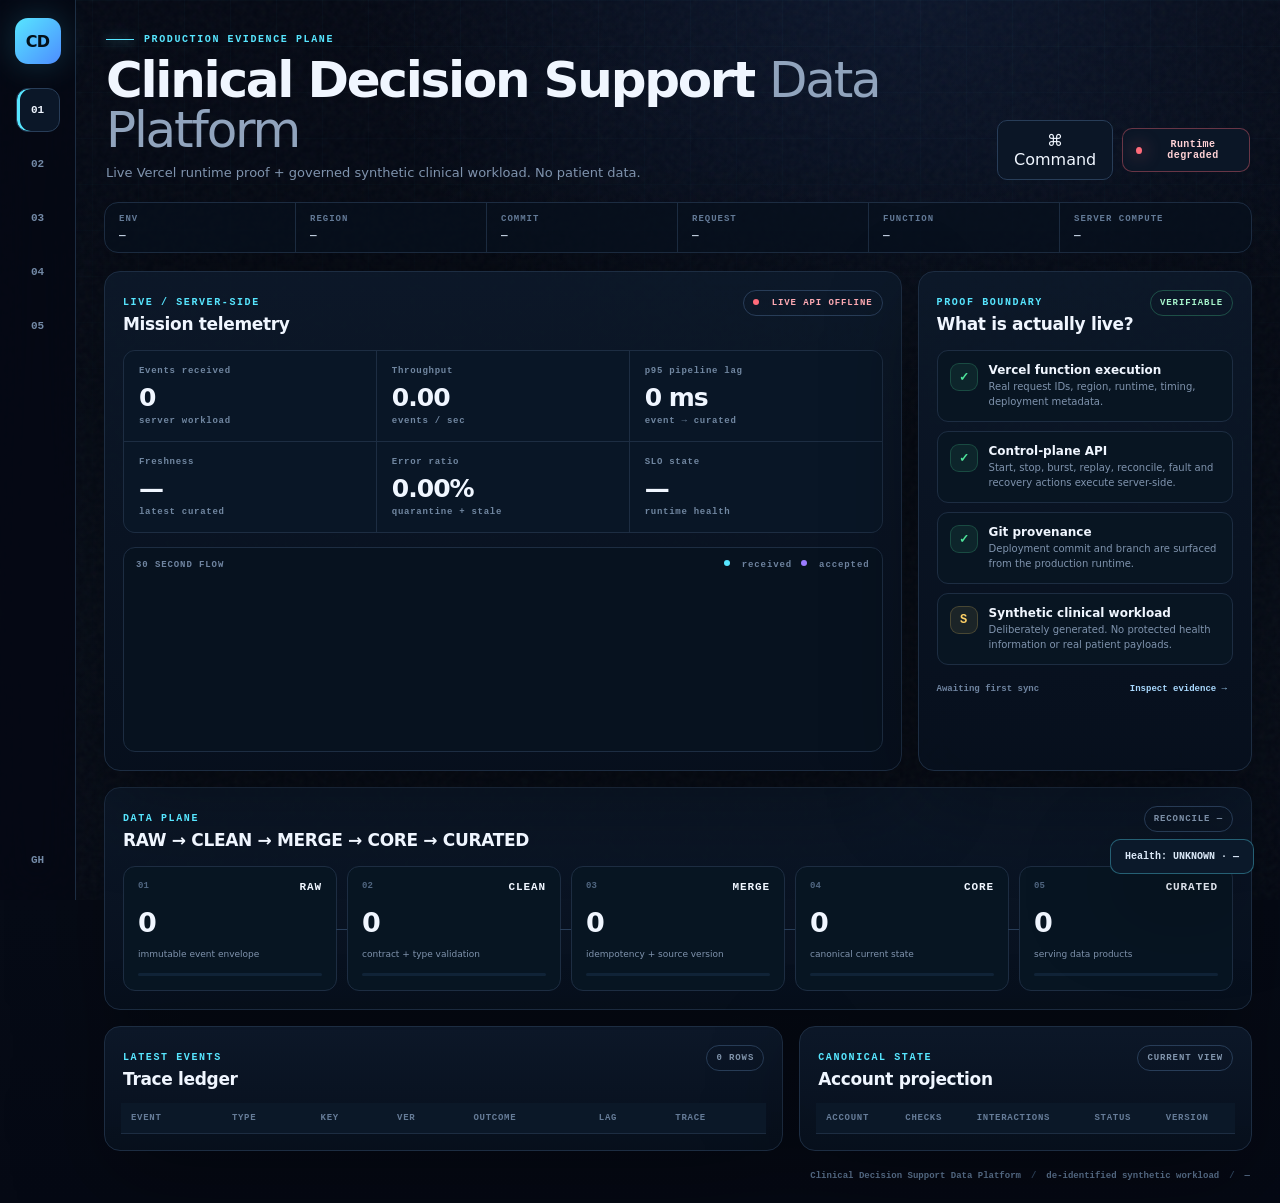
==== commit e6f82675: "Build live production evidence control plane" ====
--- a/site/index.html
+++ b/site/index.html
@@ -1,50 +1,182 @@
 <!doctype html>
 <html lang="en">
 <head>
-<meta charset="utf-8" />
-<meta name="viewport" content="width=device-width,initial-scale=1" />
-<title>Clinical Data Platform | Interview Operations Console</title>
-<style>
-:root{--bg:#07111f;--panel:#0d1b2a;--line:#27445f;--text:#eaf2fb;--muted:#8ea9c4;--good:#37d67a;--accent:#5aa9ff;--purple:#8d7cff}*{box-sizing:border-box}body{margin:0;background:#07111f;color:var(--text);font-family:Inter,ui-sans-serif,system-ui,-apple-system,BlinkMacSystemFont,"Segoe UI",sans-serif}.shell{min-height:100vh;display:grid;grid-template-rows:auto auto 1fr}.header{padding:17px 20px;border-bottom:1px solid var(--line);background:#081421;display:flex;justify-content:space-between;gap:16px;align-items:center}.brand h1{font-size:18px;margin:0}.brand p{margin:4px 0 0;color:var(--muted);font-size:12px}.live{font-size:11px;color:#a9e9c2;border:1px solid #285f45;border-radius:999px;padding:6px 9px;background:#0d2b20}.dot{display:inline-block;width:8px;height:8px;border-radius:50%;background:var(--good);margin-right:6px}.toolbar{padding:10px 20px;border-bottom:1px solid var(--line);background:#0a1826;display:flex;gap:8px;flex-wrap:wrap;align-items:center}.btn{border:1px solid var(--line);background:#10243a;color:var(--text);border-radius:9px;padding:9px 12px;cursor:pointer;font:inherit;font-size:12px}.btn.active{background:linear-gradient(135deg,#287bd2,#6558d8);border-color:transparent}.btn:hover{filter:brightness(1.12)}.spacer{flex:1}.link{color:#b8d8ff;text-decoration:none;font-size:12px}.viewer{position:relative;min-height:900px;background:#07111f}.viewer iframe{display:block;border:0;width:100%;height:calc(100vh - 118px);min-height:900px;background:#07111f}.loading{position:absolute;inset:0;display:grid;place-items:center;background:#07111f;color:var(--muted);z-index:2}.loading.hidden{display:none}.mode{font-size:11px;color:var(--muted);padding:0 5px}.note{position:absolute;right:18px;bottom:18px;max-width:370px;background:rgba(9,24,39,.96);border:1px solid var(--line);border-radius:10px;padding:10px 12px;color:var(--muted);font-size:11px;line-height:1.45;z-index:3}.note b{color:var(--text)}@media(max-width:700px){.header{align-items:flex-start;flex-direction:column}.toolbar{padding:9px 12px}.viewer iframe{height:1000px}.spacer{display:none}.note{position:static;margin:10px}}
-</style>
+  <meta charset="utf-8" />
+  <meta name="viewport" content="width=device-width, initial-scale=1" />
+  <meta name="theme-color" content="#050914" />
+  <meta name="description" content="Live production evidence console for the Clinical Decision Support Data Platform." />
+  <title>Clinical Decision Support Platform | Production Command Center</title>
+  <link rel="stylesheet" href="/site/styles.css" />
 </head>
 <body>
-<div class="shell">
-  <header class="header">
-    <div class="brand"><h1>Clinical Data Platform — Interview Operations Console</h1><p>Generated evidence environment for Python ingestion, Snowflake merges, dbt models, Airflow orchestration, and stream reliability.</p></div>
-    <div class="live"><span class="dot"></span>generated-data demo ready</div>
-  </header>
-  <nav class="toolbar" aria-label="dashboard mode">
-    <button class="btn active" id="realBtn" type="button">⚡ Real-time stream</button>
-    <button class="btn" id="tenBtn" type="button">10-minute compressed stream</button>
-    <span class="mode" id="modeLabel">Real-time evidence updates every ~280 ms</span>
-    <span class="spacer"></span>
-    <a class="link" id="openLink" href="realtime_stream.html" target="_blank" rel="noopener">Open dashboard directly ↗</a>
-    <a class="link" href="https://github.com/mrdata355/clinical-decision-support-data-platform" target="_blank" rel="noopener">Repository ↗</a>
-  </nav>
-  <main class="viewer">
-    <div class="loading" id="loading">Loading real-time evidence dashboard…</div>
-    <iframe id="demoFrame" title="clinical data platform streaming evidence" src="realtime_stream.html"></iframe>
-    <div class="note"><b>Interview evidence:</b> start the real-time stream and the RAW → CLEAN → MERGE → CORE → CURATED counters, event ledger, canonical account table, throughput, p95 lag, freshness and reconciliation update in seconds. Switch to the 10-minute view for customer checks and payment-state examples.</div>
-  </main>
-</div>
-<script>
-const frame=document.getElementById('demoFrame');
-const loading=document.getElementById('loading');
-const realBtn=document.getElementById('realBtn');
-const tenBtn=document.getElementById('tenBtn');
-const label=document.getElementById('modeLabel');
-const openLink=document.getElementById('openLink');
-function select(mode){
-  const real=mode==='real';
-  realBtn.classList.toggle('active',real);tenBtn.classList.toggle('active',!real);
-  const src=real?'realtime_stream.html':'customer_payment_stream.html';
-  label.textContent=real?'Real-time evidence updates every ~280 ms':'Ten logical one-minute windows compressed into seconds';
-  openLink.href=src;loading.classList.remove('hidden');loading.textContent=real?'Loading real-time evidence dashboard…':'Loading 10-minute stream dashboard…';frame.src=src;
-}
-frame.addEventListener('load',()=>loading.classList.add('hidden'));
-realBtn.addEventListener('click',()=>select('real'));
-tenBtn.addEventListener('click',()=>select('ten'));
-</script>
+  <div class="noise" aria-hidden="true"></div>
+  <div class="shell">
+    <aside class="rail" aria-label="Primary navigation">
+      <div class="rail-brand" title="Clinical Decision Support Platform">CD</div>
+      <button class="rail-btn active" data-tab="overview" title="Overview">01</button>
+      <button class="rail-btn" data-tab="pipeline" title="Pipeline">02</button>
+      <button class="rail-btn" data-tab="evidence" title="Evidence">03</button>
+      <button class="rail-btn" data-tab="architecture" title="Architecture">04</button>
+      <button class="rail-btn" data-tab="controls" title="Controls">05</button>
+      <div class="rail-spacer"></div>
+      <a class="rail-btn rail-link" href="https://github.com/mrdata355/clinical-decision-support-data-platform" target="_blank" rel="noopener" title="Repository">GH</a>
+    </aside>
+
+    <div class="workspace">
+      <header class="topbar">
+        <div>
+          <div class="eyebrow"><span class="eyebrow-line"></span> PRODUCTION EVIDENCE PLANE</div>
+          <h1>Clinical Decision Support <span>Data Platform</span></h1>
+          <p class="subhead">Live Vercel runtime proof + governed synthetic clinical workload. No patient data.</p>
+        </div>
+        <div class="top-actions">
+          <button class="ghost-btn" id="commandBtn" type="button">⌘ Command</button>
+          <button class="health-chip pending" id="healthBtn" type="button"><span class="pulse-dot"></span><span id="healthLabel">Checking runtime</span></button>
+        </div>
+      </header>
+
+      <section class="runtime-strip" aria-label="Live deployment metadata">
+        <div><span>ENV</span><strong id="deployEnv">—</strong></div>
+        <div><span>REGION</span><strong id="deployRegion">—</strong></div>
+        <div><span>COMMIT</span><strong id="deployCommit">—</strong></div>
+        <div><span>REQUEST</span><strong id="requestId">—</strong></div>
+        <div><span>FUNCTION</span><strong id="functionInstance">—</strong></div>
+        <div><span>SERVER COMPUTE</span><strong id="computeMs">—</strong></div>
+      </section>
+
+      <main>
+        <section class="tab-panel active" data-panel="overview">
+          <div class="hero-grid">
+            <article class="hero-card telemetry-card">
+              <div class="panel-head">
+                <div><span class="kicker">LIVE / SERVER-SIDE</span><h2>Mission telemetry</h2></div>
+                <div class="connection-state" id="connectionState"><span></span> CONNECTING</div>
+              </div>
+              <div class="metric-grid">
+                <div class="metric"><span>Events received</span><strong id="metricReceived">0</strong><em>server workload</em></div>
+                <div class="metric"><span>Throughput</span><strong id="metricEps">0.00</strong><em>events / sec</em></div>
+                <div class="metric"><span>p95 pipeline lag</span><strong id="metricLag">0 ms</strong><em>event → curated</em></div>
+                <div class="metric"><span>Freshness</span><strong id="metricFresh">—</strong><em>latest curated</em></div>
+                <div class="metric"><span>Error ratio</span><strong id="metricError">0.00%</strong><em>quarantine + stale</em></div>
+                <div class="metric"><span>SLO state</span><strong id="metricSlo">—</strong><em>runtime health</em></div>
+              </div>
+              <div class="chart-shell">
+                <div class="chart-head"><span>30 SECOND FLOW</span><span class="legend"><i></i> received <i></i> accepted</span></div>
+                <canvas id="flowChart" width="1200" height="280" aria-label="Thirty second event throughput chart"></canvas>
+              </div>
+            </article>
+
+            <article class="hero-card proof-card">
+              <div class="panel-head"><div><span class="kicker">PROOF BOUNDARY</span><h2>What is actually live?</h2></div><span class="verified">VERIFIABLE</span></div>
+              <div class="proof-stack">
+                <div class="proof-row live-proof"><span class="proof-icon">✓</span><div><b>Vercel function execution</b><small>Real request IDs, region, runtime, timing, deployment metadata.</small></div></div>
+                <div class="proof-row live-proof"><span class="proof-icon">✓</span><div><b>Control-plane API</b><small>Start, stop, burst, replay, reconcile, fault and recovery actions execute server-side.</small></div></div>
+                <div class="proof-row live-proof"><span class="proof-icon">✓</span><div><b>Git provenance</b><small>Deployment commit and branch are surfaced from the production runtime.</small></div></div>
+                <div class="proof-row synth-proof"><span class="proof-icon">S</span><div><b>Synthetic clinical workload</b><small>Deliberately generated. No protected health information or real patient payloads.</small></div></div>
+              </div>
+              <div class="proof-footer"><span id="lastSync">Awaiting first sync</span><button class="text-btn" data-tab-jump="evidence">Inspect evidence →</button></div>
+            </article>
+          </div>
+
+          <article class="panel stage-panel">
+            <div class="panel-head">
+              <div><span class="kicker">DATA PLANE</span><h2>RAW → CLEAN → MERGE → CORE → CURATED</h2></div>
+              <span class="mono-tag" id="reconBadge">RECONCILE —</span>
+            </div>
+            <div class="stage-grid">
+              <div class="stage"><div class="stage-top"><span>01</span><b>RAW</b></div><strong id="stageRaw">0</strong><small>immutable event envelope</small><div class="stage-bar"><i id="barRaw"></i></div></div>
+              <div class="stage"><div class="stage-top"><span>02</span><b>CLEAN</b></div><strong id="stageClean">0</strong><small>contract + type validation</small><div class="stage-bar"><i id="barClean"></i></div></div>
+              <div class="stage"><div class="stage-top"><span>03</span><b>MERGE</b></div><strong id="stageMerge">0</strong><small>idempotency + source version</small><div class="stage-bar"><i id="barMerge"></i></div></div>
+              <div class="stage"><div class="stage-top"><span>04</span><b>CORE</b></div><strong id="stageCore">0</strong><small>canonical current state</small><div class="stage-bar"><i id="barCore"></i></div></div>
+              <div class="stage"><div class="stage-top"><span>05</span><b>CURATED</b></div><strong id="stageCurated">0</strong><small>serving data products</small><div class="stage-bar"><i id="barCurated"></i></div></div>
+            </div>
+          </article>
+
+          <div class="lower-grid">
+            <article class="panel">
+              <div class="panel-head"><div><span class="kicker">LATEST EVENTS</span><h2>Trace ledger</h2></div><span class="mono-tag" id="eventCountTag">0 ROWS</span></div>
+              <div class="table-wrap"><table><thead><tr><th>EVENT</th><th>TYPE</th><th>KEY</th><th>VER</th><th>OUTCOME</th><th>LAG</th><th>TRACE</th></tr></thead><tbody id="eventRows"></tbody></table></div>
+            </article>
+            <article class="panel">
+              <div class="panel-head"><div><span class="kicker">CANONICAL STATE</span><h2>Account projection</h2></div><span class="mono-tag">CURRENT VIEW</span></div>
+              <div class="table-wrap"><table><thead><tr><th>ACCOUNT</th><th>CHECKS</th><th>INTERACTIONS</th><th>STATUS</th><th>VERSION</th></tr></thead><tbody id="accountRows"></tbody></table></div>
+            </article>
+          </div>
+        </section>
+
+        <section class="tab-panel" data-panel="pipeline">
+          <article class="panel full-panel">
+            <div class="panel-head"><div><span class="kicker">PIPELINE INTERNALS</span><h2>Outcome matrix + reconciliation</h2></div><button class="primary-btn" data-action="reconcile">Run reconciliation</button></div>
+            <div class="outcome-grid" id="outcomeGrid"></div>
+            <div class="recon-grid">
+              <div><span>SOURCE</span><strong id="reconSource">0</strong></div><div><span>EXPLAINED</span><strong id="reconExplained">0</strong></div><div><span>DIFFERENCE</span><strong id="reconDiff">0</strong></div><div><span>RUNS</span><strong id="reconRuns">0</strong></div>
+            </div>
+            <div class="engineering-note"><b>Senior-level invariant:</b> every RAW event must resolve to exactly one terminal merge outcome—inserted, updated, unchanged, duplicate, stale, or quarantined. The live API computes this invariant on every snapshot.</div>
+          </article>
+        </section>
+
+        <section class="tab-panel" data-panel="evidence">
+          <article class="panel full-panel">
+            <div class="panel-head"><div><span class="kicker">SOURCE PROVENANCE</span><h2>Production evidence manifest</h2></div><a class="primary-btn link-btn" href="https://github.com/mrdata355/clinical-decision-support-data-platform" target="_blank" rel="noopener">Open repository ↗</a></div>
+            <div class="evidence-summary" id="evidenceSummary">Loading live evidence manifest…</div>
+            <div class="asset-grid" id="assetGrid"></div>
+          </article>
+        </section>
+
+        <section class="tab-panel" data-panel="architecture">
+          <article class="panel full-panel architecture-panel">
+            <div class="panel-head"><div><span class="kicker">REFERENCE ARCHITECTURE</span><h2>Enterprise data-platform topology</h2></div><span class="mono-tag">MULTI-LAYER</span></div>
+            <div class="arch-grid">
+              <div class="arch-column"><span class="arch-label">SOURCES</span><div class="arch-node">Application API<small>bounded HTTP extraction</small></div><div class="arch-node">Web / Mobile<small>behavioral event contracts</small></div><div class="arch-node">EHR / Integrations<small>de-identified reference adapters</small></div><div class="arch-node">Business / SaaS<small>operational source patterns</small></div></div>
+              <div class="arch-arrow">›</div>
+              <div class="arch-column"><span class="arch-label">INGEST + CONTROL</span><div class="arch-node accent">Python runtime<small>idempotency / validation / retry</small></div><div class="arch-node accent">Control plane<small>circuit breaker / backpressure / SLO</small></div><div class="arch-node accent">Airflow<small>orchestration + quality gates</small></div></div>
+              <div class="arch-arrow">›</div>
+              <div class="arch-column"><span class="arch-label">WAREHOUSE</span><div class="arch-node purple">Snowflake RAW<small>immutable source preserving</small></div><div class="arch-node purple">STAGING / CORE<small>deterministic merge</small></div><div class="arch-node purple">MARTS / OPS<small>serving + reliability</small></div></div>
+              <div class="arch-arrow">›</div>
+              <div class="arch-column"><span class="arch-label">SERVING</span><div class="arch-node teal">dbt products<small>tested semantic models</small></div><div class="arch-node teal">Analytics / Ops<small>governed consumption</small></div><div class="arch-node teal">Vercel evidence<small>live deployment telemetry</small></div></div>
+            </div>
+          </article>
+        </section>
+
+        <section class="tab-panel" data-panel="controls">
+          <article class="panel full-panel">
+            <div class="panel-head"><div><span class="kicker">CONTROL PLANE</span><h2>Execute runtime actions</h2></div><span class="mono-tag" id="lastActionTag">LAST ACTION —</span></div>
+            <div class="control-grid">
+              <button class="control-card success" data-action="start"><span>▶</span><b>Start stream</b><small>Resume server-side event generation</small></button>
+              <button class="control-card" data-action="stop"><span>Ⅱ</span><b>Pause stream</b><small>Freeze this function instance</small></button>
+              <button class="control-card" data-action="burst"><span>↯</span><b>Inject burst</b><small>Process 32 events immediately</small></button>
+              <button class="control-card" data-action="replay"><span>↺</span><b>Replay duplicate</b><small>Exercise idempotency controls</small></button>
+              <button class="control-card" data-action="reconcile"><span>≡</span><b>Reconcile</b><small>Recompute source-to-outcome invariant</small></button>
+              <button class="control-card danger" data-action="inject_fault"><span>!</span><b>Inject fault</b><small>Degrade latency + quarantine path</small></button>
+              <button class="control-card success" data-action="recover"><span>✓</span><b>Recover</b><small>Return workload to healthy mode</small></button>
+              <button class="control-card warn" data-action="reset"><span>↻</span><b>Reset instance</b><small>Clear warm-instance telemetry state</small></button>
+            </div>
+            <div class="engineering-note"><b>Serverless semantics:</b> warm-instance state is intentionally exposed as such. Durable production state belongs in Snowflake/Postgres/Redis/Kafka—not hidden inside a function process. The UI surfaces the instance ID so you can prove when a cold start occurs.</div>
+          </article>
+        </section>
+      </main>
+
+      <footer>
+        <span>Clinical Decision Support Data Platform</span><span class="footer-sep">/</span><span>de-identified synthetic workload</span><span class="footer-sep">/</span><span id="footerTime">—</span>
+      </footer>
+    </div>
+  </div>
+
+  <dialog id="commandDialog">
+    <div class="command-modal">
+      <div class="command-head"><div><span class="kicker">COMMAND PALETTE</span><h2>Production operations</h2></div><button id="closeCommand" class="icon-btn">×</button></div>
+      <div class="command-list">
+        <button data-action="start"><span>01</span>Start stream<kbd>S</kbd></button>
+        <button data-action="burst"><span>02</span>Inject burst<kbd>B</kbd></button>
+        <button data-action="replay"><span>03</span>Replay duplicate<kbd>D</kbd></button>
+        <button data-action="reconcile"><span>04</span>Run reconciliation<kbd>R</kbd></button>
+        <button data-action="inject_fault"><span>05</span>Inject fault<kbd>F</kbd></button>
+        <button data-action="recover"><span>06</span>Recover<kbd>H</kbd></button>
+      </div>
+    </div>
+  </dialog>
+
+  <div class="toast" id="toast" role="status" aria-live="polite"></div>
+  <script src="/site/app.js" defer></script>
 </body>
-</html>+</html>
--- a/site/styles.css
+++ b/site/styles.css
@@ -0,0 +1,10 @@
+:root{
+  --bg:#050914;--bg2:#07101d;--panel:#0a1322;--panel2:#0d192a;--line:#1d2d42;--line2:#283d58;
+  --text:#f0f6ff;--muted:#7f93ad;--cyan:#57e6ff;--blue:#4d8dff;--purple:#9b7bff;--green:#4ee39a;
+  --yellow:#ffd166;--red:#ff6b7a;--teal:#49d7c8;--shadow:0 28px 90px rgba(0,0,0,.34);--mono:ui-monospace,SFMono-Regular,Menlo,Monaco,Consolas,"Liberation Mono",monospace;
+}
+*{box-sizing:border-box}html{background:var(--bg);scroll-behavior:smooth}body{margin:0;color:var(--text);font-family:Inter,ui-sans-serif,system-ui,-apple-system,BlinkMacSystemFont,"Segoe UI",sans-serif;background:radial-gradient(circle at 70% -10%,rgba(77,141,255,.12),transparent 35%),linear-gradient(180deg,#050914 0%,#070d18 50%,#050914 100%);min-height:100vh;overflow-x:hidden}
+body:before{content:"";position:fixed;inset:0;pointer-events:none;background-image:linear-gradient(rgba(87,230,255,.025) 1px,transparent 1px),linear-gradient(90deg,rgba(87,230,255,.025) 1px,transparent 1px);background-size:46px 46px;mask-image:linear-gradient(to bottom,black,transparent 78%);z-index:0}.noise{position:fixed;inset:0;opacity:.045;pointer-events:none;z-index:1;background-image:url("data:image/svg+xml,%3Csvg viewBox='0 0 160 160' xmlns='http://www.w3.org/2000/svg'%3E%3Cfilter id='n'%3E%3CfeTurbulence type='fractalNoise' baseFrequency='.9' numOctaves='2' stitchTiles='stitch'/%3E%3C/filter%3E%3Crect width='100%25' height='100%25' filter='url(%23n)' opacity='.9'/%3E%3C/svg%3E")}
+button,a{font:inherit}.shell{position:relative;z-index:2;display:grid;grid-template-columns:76px 1fr;min-height:100vh}.rail{position:fixed;inset:0 auto 0 0;width:76px;border-right:1px solid var(--line);background:rgba(5,9,20,.88);backdrop-filter:blur(18px);display:flex;align-items:center;flex-direction:column;padding:18px 12px;gap:10px;z-index:10}.rail-brand{height:46px;width:46px;border-radius:13px;display:grid;place-items:center;background:linear-gradient(135deg,var(--cyan),var(--blue));color:#03101a;font-weight:900;letter-spacing:-.05em;margin-bottom:14px;box-shadow:0 0 34px rgba(87,230,255,.2)}.rail-btn{width:44px;height:44px;border:1px solid transparent;border-radius:12px;background:transparent;color:#7389a6;font:700 11px var(--mono);cursor:pointer;transition:.2s}.rail-btn:hover,.rail-btn.active{color:var(--text);border-color:var(--line2);background:#0b1728}.rail-btn.active{box-shadow:inset 3px 0 0 var(--cyan)}.rail-spacer{flex:1}.rail-link{text-decoration:none;display:grid;place-items:center}.workspace{grid-column:2;max-width:1900px;width:100%;margin:0 auto;padding:0 28px 22px}.topbar{display:flex;justify-content:space-between;align-items:flex-end;gap:24px;padding:34px 2px 22px}.eyebrow,.kicker{color:var(--cyan);font:700 10px var(--mono);letter-spacing:.16em}.eyebrow{display:flex;align-items:center;gap:10px;margin-bottom:10px}.eyebrow-line{width:28px;height:1px;background:var(--cyan);box-shadow:0 0 12px var(--cyan)}h1{font-size:clamp(28px,4vw,50px);line-height:1;margin:0;letter-spacing:-.045em;font-weight:780}h1 span{color:#91a4bd;font-weight:520}.subhead{color:var(--muted);font-size:13px;margin:10px 0 0}.top-actions{display:flex;gap:9px;align-items:center}.ghost-btn,.health-chip,.primary-btn,.text-btn,.icon-btn{border:1px solid var(--line2);background:#0b1626;color:var(--text);border-radius:10px;padding:10px 13px;cursor:pointer;transition:.2s}.ghost-btn:hover,.health-chip:hover,.primary-btn:hover{border-color:#3e6085;transform:translateY(-1px)}.health-chip{display:flex;align-items:center;gap:8px;font:700 10px var(--mono);letter-spacing:.04em}.health-chip.healthy{color:#9ff4c9;border-color:rgba(78,227,154,.35)}.health-chip.degraded{color:#ffd2d6;border-color:rgba(255,107,122,.38)}.pulse-dot{width:7px;height:7px;border-radius:50%;background:#7e8da0}.healthy .pulse-dot{background:var(--green);box-shadow:0 0 0 5px rgba(78,227,154,.08),0 0 18px var(--green)}.degraded .pulse-dot{background:var(--red);box-shadow:0 0 18px var(--red)}.runtime-strip{border:1px solid var(--line);border-radius:14px;background:rgba(8,17,30,.78);display:grid;grid-template-columns:repeat(6,1fr);overflow:hidden;margin-bottom:18px;box-shadow:var(--shadow)}.runtime-strip>div{padding:11px 14px;border-right:1px solid var(--line);min-width:0}.runtime-strip>div:last-child{border-right:0}.runtime-strip span{display:block;color:#647b98;font:700 9px var(--mono);letter-spacing:.11em;margin-bottom:5px}.runtime-strip strong{display:block;color:#cbd9eb;font:600 11px var(--mono);overflow:hidden;text-overflow:ellipsis;white-space:nowrap}.tab-panel{display:none}.tab-panel.active{display:block}.hero-grid{display:grid;grid-template-columns:minmax(0,1.55fr) minmax(330px,.65fr);gap:16px}.panel,.hero-card{border:1px solid var(--line);border-radius:16px;background:linear-gradient(180deg,rgba(13,25,42,.93),rgba(7,16,29,.96));box-shadow:var(--shadow);overflow:hidden}.hero-card,.panel{padding:18px}.panel-head{display:flex;justify-content:space-between;align-items:flex-start;gap:16px}.panel-head h2{font-size:17px;margin:5px 0 0;letter-spacing:-.02em}.connection-state,.mono-tag,.verified{font:700 9px var(--mono);letter-spacing:.1em;color:#8195ad;border:1px solid var(--line2);border-radius:999px;padding:7px 9px;white-space:nowrap}.connection-state span{display:inline-block;width:6px;height:6px;border-radius:50%;background:#6f7f92;margin-right:6px}.connection-state.online{color:#a8f6cd;border-color:rgba(78,227,154,.25)}.connection-state.online span{background:var(--green);box-shadow:0 0 14px var(--green)}.connection-state.offline{color:#ffabb4}.connection-state.offline span{background:var(--red)}.verified{color:#a8f6cd;border-color:rgba(78,227,154,.28)}.metric-grid{display:grid;grid-template-columns:repeat(3,1fr);gap:1px;background:var(--line);border:1px solid var(--line);border-radius:12px;overflow:hidden;margin-top:16px}.metric{background:#091626;padding:15px}.metric span,.metric em{display:block;color:#7187a1;font:700 9px var(--mono);letter-spacing:.08em;font-style:normal}.metric strong{display:block;font-size:25px;letter-spacing:-.04em;margin:7px 0 4px}.chart-shell{margin-top:14px;border:1px solid var(--line);border-radius:12px;background:#07121f;padding:12px}.chart-head{display:flex;justify-content:space-between;color:#6f84a0;font:700 9px var(--mono);letter-spacing:.1em;margin-bottom:9px}.legend{display:flex;gap:9px}.legend i{width:6px;height:6px;border-radius:50%;background:var(--cyan);display:inline-block;margin-right:3px}.legend i:nth-of-type(2){background:var(--purple)}#flowChart{width:100%;height:160px;display:block}.proof-stack{display:grid;gap:9px;margin-top:16px}.proof-row{display:flex;gap:11px;padding:12px;border:1px solid var(--line);border-radius:11px;background:#081522}.proof-icon{flex:0 0 28px;height:28px;border-radius:9px;display:grid;place-items:center;font:900 12px var(--mono)}.live-proof .proof-icon{background:rgba(78,227,154,.08);color:var(--green);border:1px solid rgba(78,227,154,.2)}.synth-proof .proof-icon{background:rgba(255,209,102,.08);color:var(--yellow);border:1px solid rgba(255,209,102,.2)}.proof-row b{display:block;font-size:12px}.proof-row small{display:block;color:var(--muted);font-size:10px;line-height:1.45;margin-top:3px}.proof-footer{display:flex;justify-content:space-between;align-items:center;margin-top:13px;color:#6f84a0;font:600 9px var(--mono)}.text-btn{border:0;background:transparent;color:#a9d9ff;padding:6px}.stage-panel{margin-top:16px}.stage-grid{display:grid;grid-template-columns:repeat(5,1fr);gap:10px;margin-top:16px}.stage{border:1px solid var(--line);background:#071522;border-radius:12px;padding:14px;position:relative}.stage:not(:last-child):after{content:"";position:absolute;right:-11px;top:50%;width:11px;height:1px;background:var(--line2)}.stage-top{display:flex;justify-content:space-between}.stage-top span{color:#506681;font:700 9px var(--mono)}.stage-top b{font:800 11px var(--mono);letter-spacing:.08em}.stage strong{font-size:27px;display:block;margin:14px 0 4px}.stage small{color:var(--muted);font-size:9px}.stage-bar{height:3px;background:#102337;border-radius:99px;margin-top:12px;overflow:hidden}.stage-bar i{display:block;height:100%;width:0;background:linear-gradient(90deg,var(--cyan),var(--blue));transition:width .35s ease;box-shadow:0 0 10px var(--cyan)}.lower-grid{display:grid;grid-template-columns:1.2fr .8fr;gap:16px;margin-top:16px}.table-wrap{overflow:auto;max-height:390px;margin:14px -2px -2px}table{width:100%;border-collapse:collapse;font-size:10px}th{position:sticky;top:0;background:#0b1828;color:#667c98;text-align:left;font:700 9px var(--mono);letter-spacing:.08em;padding:10px;border-bottom:1px solid var(--line)}td{padding:9px 10px;border-bottom:1px solid #13253a;color:#c3d0e1;font-family:var(--mono);white-space:nowrap}tr:hover td{background:rgba(87,230,255,.025)}.status-pill{display:inline-flex;padding:4px 7px;border-radius:999px;font:700 8px var(--mono);letter-spacing:.04em;border:1px solid}.status-inserted,.status-updated{color:#9df1c4;border-color:rgba(78,227,154,.22);background:rgba(78,227,154,.06)}.status-duplicate,.status-stale{color:#ffe09c;border-color:rgba(255,209,102,.22);background:rgba(255,209,102,.06)}.status-quarantined{color:#ffabb4;border-color:rgba(255,107,122,.24);background:rgba(255,107,122,.06)}.status-unchanged{color:#9ab1cb;border-color:#273c55;background:#0a1726}.full-panel{min-height:610px}.primary-btn{background:linear-gradient(135deg,#1677b8,#5b57df);border-color:transparent;font:700 10px var(--mono);letter-spacing:.04em}.link-btn{text-decoration:none;display:inline-flex;align-items:center}.outcome-grid{display:grid;grid-template-columns:repeat(7,1fr);gap:10px;margin-top:20px}.outcome-card{border:1px solid var(--line);border-radius:12px;padding:14px;background:#071522}.outcome-card span{color:#70859f;font:700 9px var(--mono);text-transform:uppercase}.outcome-card strong{display:block;font-size:26px;margin-top:8px}.recon-grid{display:grid;grid-template-columns:repeat(4,1fr);gap:10px;margin-top:16px}.recon-grid div{border:1px solid var(--line);border-radius:12px;background:#081626;padding:16px}.recon-grid span{color:#6b819c;font:700 9px var(--mono)}.recon-grid strong{display:block;font-size:24px;margin-top:7px}.engineering-note{margin-top:16px;border-left:3px solid var(--cyan);padding:13px 14px;background:rgba(87,230,255,.04);color:#90a6c0;font-size:11px;line-height:1.65}.engineering-note b{color:#dce9f9}.evidence-summary{border:1px solid var(--line);border-radius:12px;background:#071522;padding:15px;color:#8da3bc;font:500 11px var(--mono);line-height:1.6;margin-top:18px}.asset-grid{display:grid;grid-template-columns:repeat(2,1fr);gap:10px;margin-top:13px}.asset-card{display:block;text-decoration:none;color:inherit;border:1px solid var(--line);border-radius:12px;background:#081625;padding:14px;transition:.2s}.asset-card:hover{border-color:#3b5b7f;transform:translateY(-1px);background:#0a1a2c}.asset-domain{color:var(--cyan);font:700 9px var(--mono);letter-spacing:.11em;text-transform:uppercase}.asset-path{display:block;color:#d3dfef;font:600 11px var(--mono);margin:8px 0 5px;word-break:break-all}.asset-cap{color:#788fa9;font-size:10px;line-height:1.5}.architecture-panel{overflow-x:auto}.arch-grid{min-width:1050px;display:grid;grid-template-columns:1fr 46px 1fr 46px 1fr 46px 1fr;align-items:center;gap:6px;margin-top:30px}.arch-column{display:grid;gap:9px}.arch-label{color:#60758e;font:700 9px var(--mono);letter-spacing:.15em;margin:0 0 2px 4px}.arch-node{border:1px solid var(--line);border-radius:12px;background:#071522;padding:15px;font-weight:700;font-size:12px}.arch-node small{display:block;color:#70869f;font:500 9px var(--mono);margin-top:5px}.arch-node.accent{border-color:rgba(87,230,255,.24);box-shadow:inset 0 0 30px rgba(87,230,255,.025)}.arch-node.purple{border-color:rgba(155,123,255,.25);box-shadow:inset 0 0 30px rgba(155,123,255,.025)}.arch-node.teal{border-color:rgba(73,215,200,.23);box-shadow:inset 0 0 30px rgba(73,215,200,.025)}.arch-arrow{text-align:center;color:#35506d;font-size:38px}.control-grid{display:grid;grid-template-columns:repeat(4,1fr);gap:12px;margin-top:22px}.control-card{min-height:142px;text-align:left;border:1px solid var(--line);border-radius:13px;background:#071522;color:var(--text);padding:16px;cursor:pointer;transition:.2s}.control-card:hover{transform:translateY(-2px);border-color:#406082;background:#091a2d}.control-card>span{display:grid;place-items:center;width:32px;height:32px;border:1px solid var(--line2);border-radius:9px;color:var(--cyan);font-weight:900}.control-card b{display:block;margin-top:16px;font-size:12px}.control-card small{display:block;color:#7187a1;font-size:10px;line-height:1.45;margin-top:5px}.control-card.danger>span{color:var(--red);border-color:rgba(255,107,122,.3)}.control-card.success>span{color:var(--green);border-color:rgba(78,227,154,.3)}.control-card.warn>span{color:var(--yellow);border-color:rgba(255,209,102,.3)}footer{display:flex;gap:10px;justify-content:flex-end;color:#50657e;font:600 9px var(--mono);padding:20px 2px 0}.footer-sep{color:#2b3f56}dialog{border:1px solid var(--line2);padding:0;border-radius:16px;background:#07111f;color:var(--text);box-shadow:0 40px 130px #000;max-width:560px;width:calc(100% - 36px)}dialog::backdrop{background:rgba(1,4,10,.72);backdrop-filter:blur(8px)}.command-modal{padding:18px}.command-head{display:flex;justify-content:space-between;align-items:flex-start}.command-head h2{margin:5px 0 0}.icon-btn{padding:5px 10px;background:#0c1929;font-size:18px}.command-list{display:grid;gap:7px;margin-top:17px}.command-list button{display:grid;grid-template-columns:34px 1fr auto;align-items:center;text-align:left;border:1px solid var(--line);border-radius:10px;background:#091625;color:#dce8f8;padding:11px;cursor:pointer}.command-list button:hover{border-color:#3a5979;background:#0c1b2e}.command-list span{color:#5f7692;font:700 9px var(--mono)}kbd{font:700 8px var(--mono);color:#6d839d;border:1px solid var(--line2);padding:3px 6px;border-radius:5px}.toast{position:fixed;right:26px;bottom:26px;z-index:30;opacity:0;transform:translateY(10px);pointer-events:none;border:1px solid var(--line2);border-radius:10px;background:#0b192a;color:#dce9f8;padding:11px 14px;font:600 10px var(--mono);box-shadow:var(--shadow);transition:.25s}.toast.show{opacity:1;transform:translateY(0)}
+@media(max-width:1180px){.runtime-strip{grid-template-columns:repeat(3,1fr)}.runtime-strip>div:nth-child(3){border-right:0}.runtime-strip>div:nth-child(-n+3){border-bottom:1px solid var(--line)}.hero-grid,.lower-grid{grid-template-columns:1fr}.stage-grid{grid-template-columns:repeat(3,1fr)}.stage:not(:last-child):after{display:none}.outcome-grid{grid-template-columns:repeat(4,1fr)}.control-grid{grid-template-columns:repeat(2,1fr)}}
+@media(max-width:760px){.shell{grid-template-columns:1fr}.rail{position:fixed;inset:auto 10px 10px 10px;width:auto;height:58px;flex-direction:row;padding:7px;border:1px solid var(--line);border-radius:14px;justify-content:center}.rail-brand,.rail-spacer,.rail-link{display:none}.rail-btn{height:42px}.workspace{grid-column:1;padding:0 13px 82px}.topbar{align-items:flex-start;flex-direction:column;padding-top:22px}.top-actions{width:100%;justify-content:space-between}.runtime-strip{grid-template-columns:repeat(2,1fr)}.runtime-strip>div{border-right:1px solid var(--line)!important;border-bottom:1px solid var(--line)}.runtime-strip>div:nth-child(2n){border-right:0!important}.metric-grid{grid-template-columns:repeat(2,1fr)}.stage-grid{grid-template-columns:1fr 1fr}.outcome-grid,.recon-grid{grid-template-columns:1fr 1fr}.asset-grid,.control-grid{grid-template-columns:1fr}.panel,.hero-card{padding:14px}footer{justify-content:flex-start;flex-wrap:wrap}}
